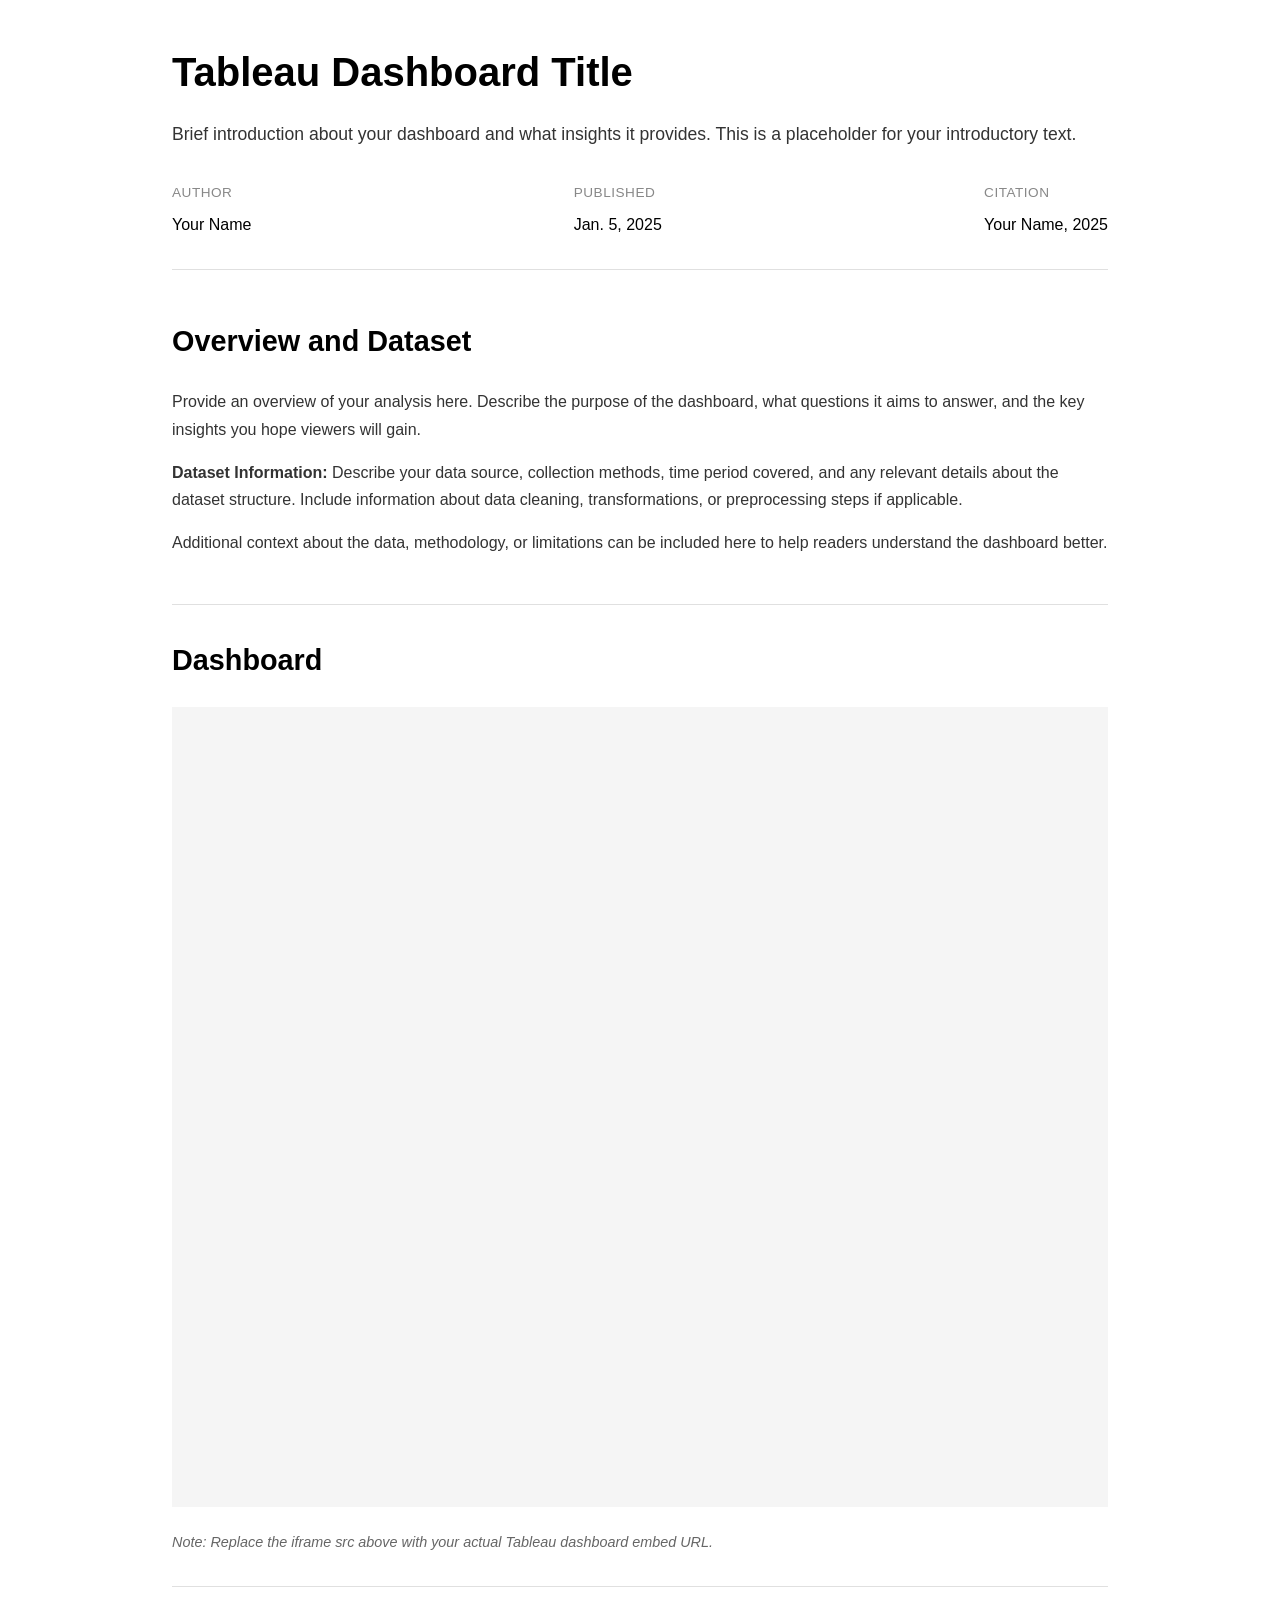
==== index.html @ 33ccd7eb "Create index.html" ====
<!DOCTYPE html>
<html lang="en">
<head>
    <meta charset="UTF-8">
    <meta name="viewport" content="width=device-width, initial-scale=1.0">
    <title>Tableau Dashboard</title>
    <style>
        * {
            margin: 0;
            padding: 0;
            box-sizing: border-box;
        }

        body {
            font-family: -apple-system, BlinkMacSystemFont, 'Segoe UI', Roboto, Oxygen, Ubuntu, Cantarell, sans-serif;
            background-color: #ffffff;
            color: #000000;
            line-height: 1.6;
        }

        /* Main Content */
        .main-content {
            max-width: 1000px;
            margin: 3rem auto;
            padding: 0 2rem;
        }

        h1 {
            font-size: 2.5rem;
            font-weight: 700;
            margin-bottom: 1.5rem;
            color: #000000;
            line-height: 1.2;
        }

        .intro {
            font-size: 1.1rem;
            color: #333333;
            margin-bottom: 2rem;
            line-height: 1.7;
        }

        /* Meta Information */
        .meta-info {
            display: flex;
            justify-content: space-between;
            margin-bottom: 3rem;
            padding-bottom: 2rem;
            border-bottom: 1px solid #e0e0e0;
        }

        .meta-item {
            display: flex;
            flex-direction: column;
            gap: 0.5rem;
        }

        .meta-label {
            font-size: 0.85rem;
            color: #888888;
            text-transform: uppercase;
            letter-spacing: 0.5px;
        }

        .meta-value {
            font-size: 1rem;
            color: #000000;
        }

        /* Section Styling */
        .section {
            margin-bottom: 3rem;
        }

        .section-title {
            font-size: 1.8rem;
            font-weight: 600;
            margin-bottom: 1.5rem;
            color: #000000;
        }

        .section-content {
            font-size: 1rem;
            color: #333333;
            line-height: 1.7;
            margin-bottom: 1.5rem;
        }

        .section-content p {
            margin-bottom: 1rem;
        }

        /* Tableau Dashboard Container */
        .dashboard-container {
            margin: 3rem 0;
            padding: 2rem 0;
            border-top: 1px solid #e0e0e0;
            border-bottom: 1px solid #e0e0e0;
        }

        .dashboard-embed {
            width: 100%;
            height: 800px;
            border: none;
            background-color: #f5f5f5;
        }

        /* Responsive */
        @media (max-width: 768px) {
            .meta-info {
                flex-direction: column;
                gap: 1.5rem;
            }

            h1 {
                font-size: 2rem;
            }
        }
    </style>
</head>
<body>
    <main class="main-content">
        <h1>Tableau Dashboard Title</h1>
        
        <p class="intro">
            Brief introduction about your dashboard and what insights it provides. 
            This is a placeholder for your introductory text.
        </p>

        <div class="meta-info">
            <div class="meta-item">
                <span class="meta-label">Author</span>
                <span class="meta-value">Your Name</span>
            </div>
            <div class="meta-item">
                <span class="meta-label">Published</span>
                <span class="meta-value">Jan. 5, 2025</span>
            </div>
            <div class="meta-item">
                <span class="meta-label">Citation</span>
                <span class="meta-value">Your Name, 2025</span>
            </div>
        </div>

        <div class="section">
            <h2 class="section-title">Overview and Dataset</h2>
            <div class="section-content">
                <p>
                    Provide an overview of your analysis here. Describe the purpose of the dashboard, 
                    what questions it aims to answer, and the key insights you hope viewers will gain.
                </p>
                <p>
                    <strong>Dataset Information:</strong> Describe your data source, collection methods, 
                    time period covered, and any relevant details about the dataset structure. Include 
                    information about data cleaning, transformations, or preprocessing steps if applicable.
                </p>
                <p>
                    Additional context about the data, methodology, or limitations can be included here 
                    to help readers understand the dashboard better.
                </p>
            </div>
        </div>

        <div class="dashboard-container">
            <h2 class="section-title">Dashboard</h2>
            <!-- Replace the iframe src with your actual Tableau dashboard embed URL -->
            <iframe 
                class="dashboard-embed"
                src="https://your-tableau-server.com/views/YourDashboard/Sheet1?:showAppBanner=false&:display_count=n&:showVizHome=no&:embed=true"
                title="Tableau Dashboard">
            </iframe>
            <p style="margin-top: 1rem; font-size: 0.9rem; color: #666;">
                <em>Note: Replace the iframe src above with your actual Tableau dashboard embed URL.</em>
            </p>
        </div>
    </main>
</body>
</html>
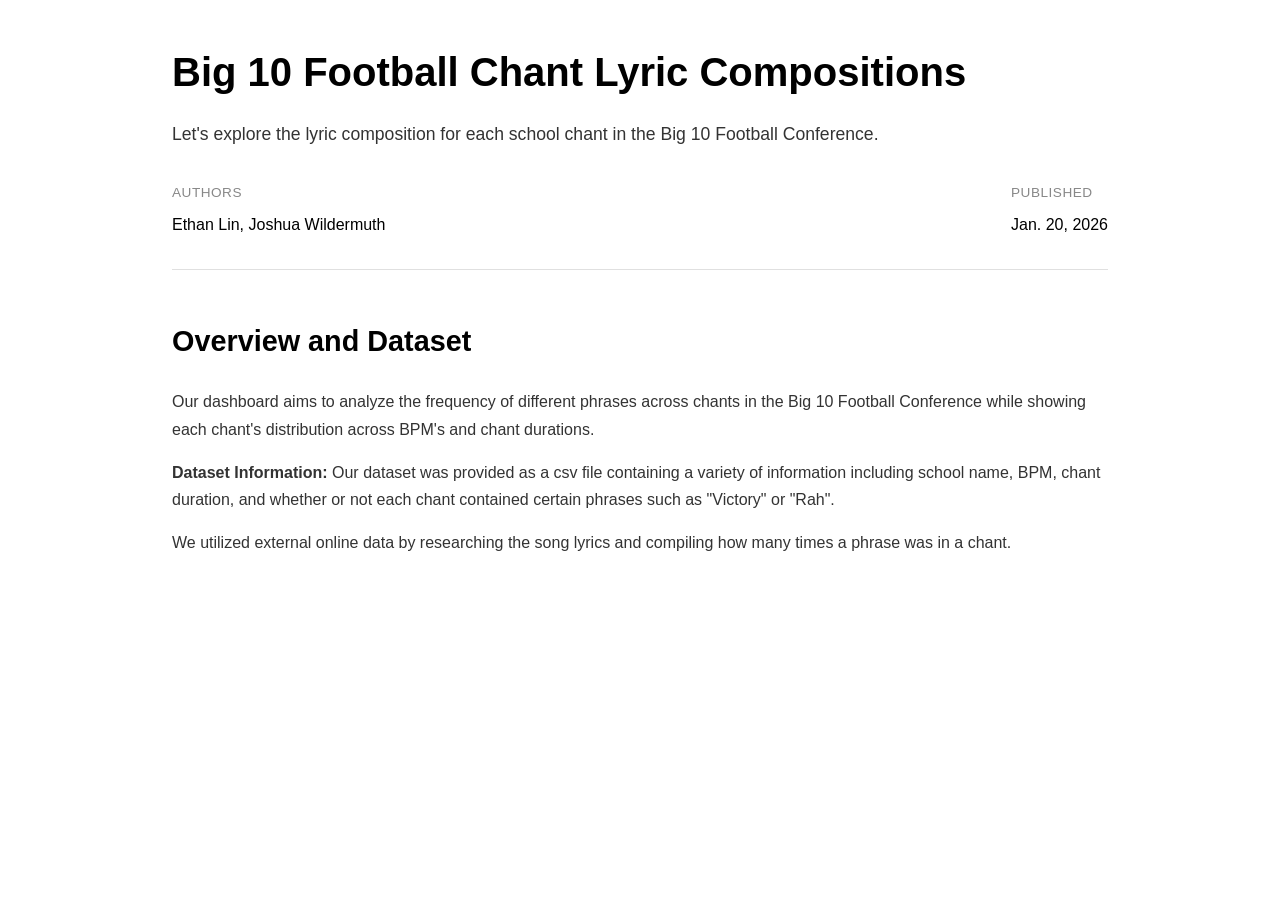
==== commit 501e2543: "Update index.html" ====
--- a/index.html
+++ b/index.html
@@ -120,25 +120,20 @@
 </head>
 <body>
     <main class="main-content">
-        <h1>Tableau Dashboard Title</h1>
+        <h1>Big 10 Football Chant Lyric Compositions</h1>
         
         <p class="intro">
-            Brief introduction about your dashboard and what insights it provides. 
-            This is a placeholder for your introductory text.
+            Let's explore the lyric composition for each school chant in the Big 10 Football Conference.
         </p>
 
         <div class="meta-info">
             <div class="meta-item">
-                <span class="meta-label">Author</span>
-                <span class="meta-value">Your Name</span>
+                <span class="meta-label">Authors</span>
+                <span class="meta-value">Ethan Lin, Joshua Wildermuth</span>
             </div>
             <div class="meta-item">
                 <span class="meta-label">Published</span>
-                <span class="meta-value">Jan. 5, 2025</span>
-            </div>
-            <div class="meta-item">
-                <span class="meta-label">Citation</span>
-                <span class="meta-value">Your Name, 2025</span>
+                <span class="meta-value">Jan. 20, 2026</span>
             </div>
         </div>
 
@@ -146,33 +141,20 @@
             <h2 class="section-title">Overview and Dataset</h2>
             <div class="section-content">
                 <p>
-                    Provide an overview of your analysis here. Describe the purpose of the dashboard, 
-                    what questions it aims to answer, and the key insights you hope viewers will gain.
+                    Our dashboard aims to analyze the frequency of different phrases across chants in the Big 10 Football Conference while showing each chant's distribution across BPM's and chant durations.
                 </p>
                 <p>
-                    <strong>Dataset Information:</strong> Describe your data source, collection methods, 
-                    time period covered, and any relevant details about the dataset structure. Include 
-                    information about data cleaning, transformations, or preprocessing steps if applicable.
+                    <strong>Dataset Information:</strong> Our dataset was provided as a csv file containing a variety of information including school name, BPM, chant duration, and whether or not each chant contained certain phrases such as "Victory" or "Rah".
                 </p>
                 <p>
-                    Additional context about the data, methodology, or limitations can be included here 
-                    to help readers understand the dashboard better.
+                    We utilized external online data by researching the song lyrics and compiling how many times a phrase was in a chant. 
                 </p>
             </div>
         </div>
 
-        <div class="dashboard-container">
-            <h2 class="section-title">Dashboard</h2>
-            <!-- Replace the iframe src with your actual Tableau dashboard embed URL -->
-            <iframe 
-                class="dashboard-embed"
-                src="https://your-tableau-server.com/views/YourDashboard/Sheet1?:showAppBanner=false&:display_count=n&:showVizHome=no&:embed=true"
-                title="Tableau Dashboard">
-            </iframe>
-            <p style="margin-top: 1rem; font-size: 0.9rem; color: #666;">
-                <em>Note: Replace the iframe src above with your actual Tableau dashboard embed URL.</em>
-            </p>
-        </div>
+        <div class='tableauPlaceholder' id='viz1768591296639' style='position: relative'><noscript>
+            <a href='#'><img alt='Sheet 1 ' src='https:&#47;&#47;public.tableau.com&#47;static&#47;images&#47;Da&#47;DataViz_17685786634720&#47;Sheet1&#47;1_rss.png' style='border: none' /></a></noscript><object class='tableauViz'  style='display:none;'><param name='host_url' value='https%3A%2F%2Fpublic.tableau.com%2F' /> <param name='embed_code_version' value='3' /> <param name='site_root' value='' /><param name='name' value='DataViz_17685786634720&#47;Sheet1' /><param name='tabs' value='no' /><param name='toolbar' value='yes' /><param name='static_image' value='https:&#47;&#47;public.tableau.com&#47;static&#47;images&#47;Da&#47;DataViz_17685786634720&#47;Sheet1&#47;1.png' /> <param name='animate_transition' value='yes' /><param name='display_static_image' value='yes' /><param name='display_spinner' value='yes' /><param name='display_overlay' value='yes' /><param name='display_count' value='yes' /><param name='language' value='en-US' /><param name='filter' value='publish=yes' /></object></div>                <script type='text/javascript'>                    var divElement = document.getElementById('viz1768591296639');                    var vizElement = divElement.getElementsByTagName('object')[0];                    vizElement.style.width='100%';vizElement.style.height=(divElement.offsetWidth*0.75)+'px';                    var scriptElement = document.createElement('script');                    scriptElement.src = 'https://public.tableau.com/javascripts/api/viz_v1.js';                    vizElement.parentNode.insertBefore(scriptElement, vizElement);                </script>
     </main>
 </body>
 </html>
+
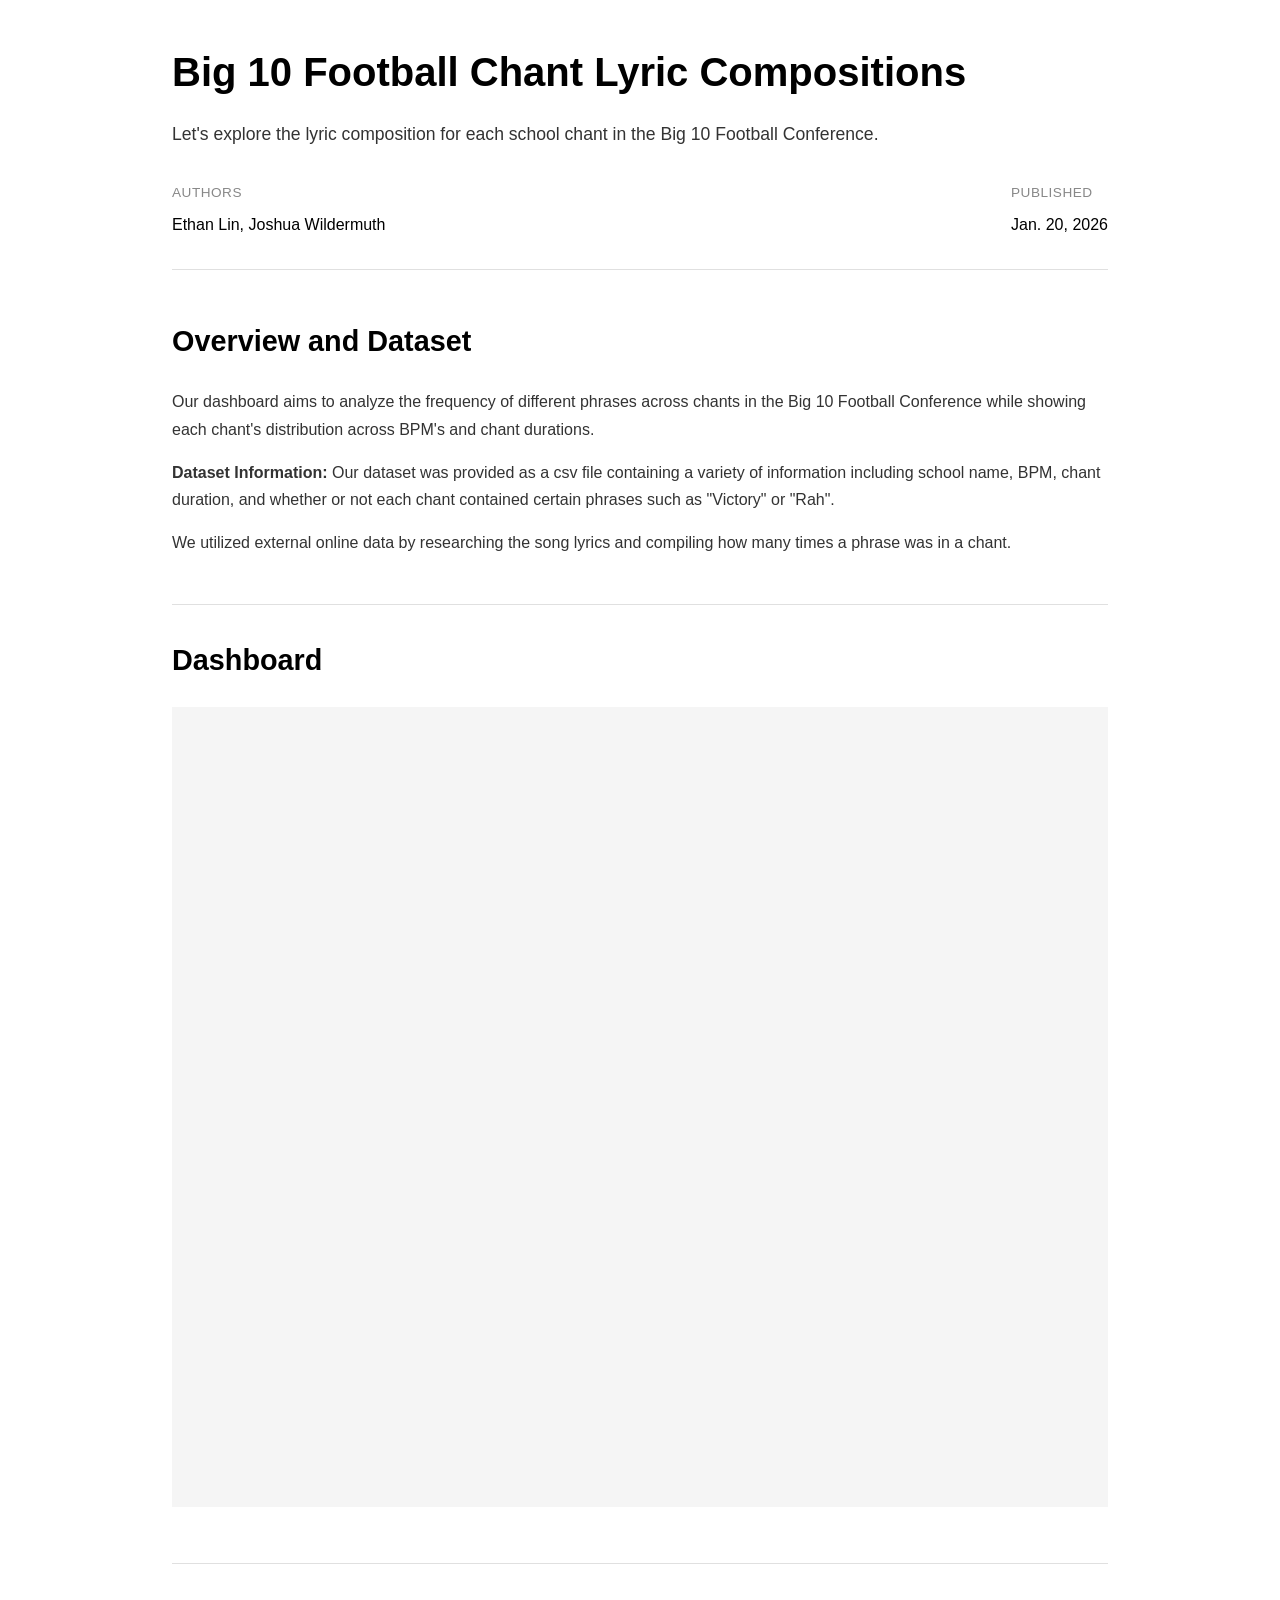
==== commit 302012da: "Update index.html" ====
--- a/index.html
+++ b/index.html
@@ -152,9 +152,18 @@
             </div>
         </div>
 
-        <div class='tableauPlaceholder' id='viz1768591296639' style='position: relative'><noscript>
-            <a href='#'><img alt='Sheet 1 ' src='https:&#47;&#47;public.tableau.com&#47;static&#47;images&#47;Da&#47;DataViz_17685786634720&#47;Sheet1&#47;1_rss.png' style='border: none' /></a></noscript><object class='tableauViz'  style='display:none;'><param name='host_url' value='https%3A%2F%2Fpublic.tableau.com%2F' /> <param name='embed_code_version' value='3' /> <param name='site_root' value='' /><param name='name' value='DataViz_17685786634720&#47;Sheet1' /><param name='tabs' value='no' /><param name='toolbar' value='yes' /><param name='static_image' value='https:&#47;&#47;public.tableau.com&#47;static&#47;images&#47;Da&#47;DataViz_17685786634720&#47;Sheet1&#47;1.png' /> <param name='animate_transition' value='yes' /><param name='display_static_image' value='yes' /><param name='display_spinner' value='yes' /><param name='display_overlay' value='yes' /><param name='display_count' value='yes' /><param name='language' value='en-US' /><param name='filter' value='publish=yes' /></object></div>                <script type='text/javascript'>                    var divElement = document.getElementById('viz1768591296639');                    var vizElement = divElement.getElementsByTagName('object')[0];                    vizElement.style.width='100%';vizElement.style.height=(divElement.offsetWidth*0.75)+'px';                    var scriptElement = document.createElement('script');                    scriptElement.src = 'https://public.tableau.com/javascripts/api/viz_v1.js';                    vizElement.parentNode.insertBefore(scriptElement, vizElement);                </script>
+        <div class="dashboard-container">
+            <h2 class="section-title">Dashboard</h2>
+            <!-- Replace the iframe src with your actual Tableau dashboard embed URL -->
+            <iframe 
+                class="dashboard-embed"
+                src="https://public.tableau.com/views/DataVizFight/Sheet1?:language=en-US&publish=yes&:sid=&:redirect=auth&:display_count=n&:origin=viz_share_link"
+                title="Tableau Dashboard">
+            </iframe>
+            <p style="margin-top: 1rem; font-size: 0.9rem; color: #666;">
+            </p>
+        </div>
+        
     </main>
 </body>
 </html>
-
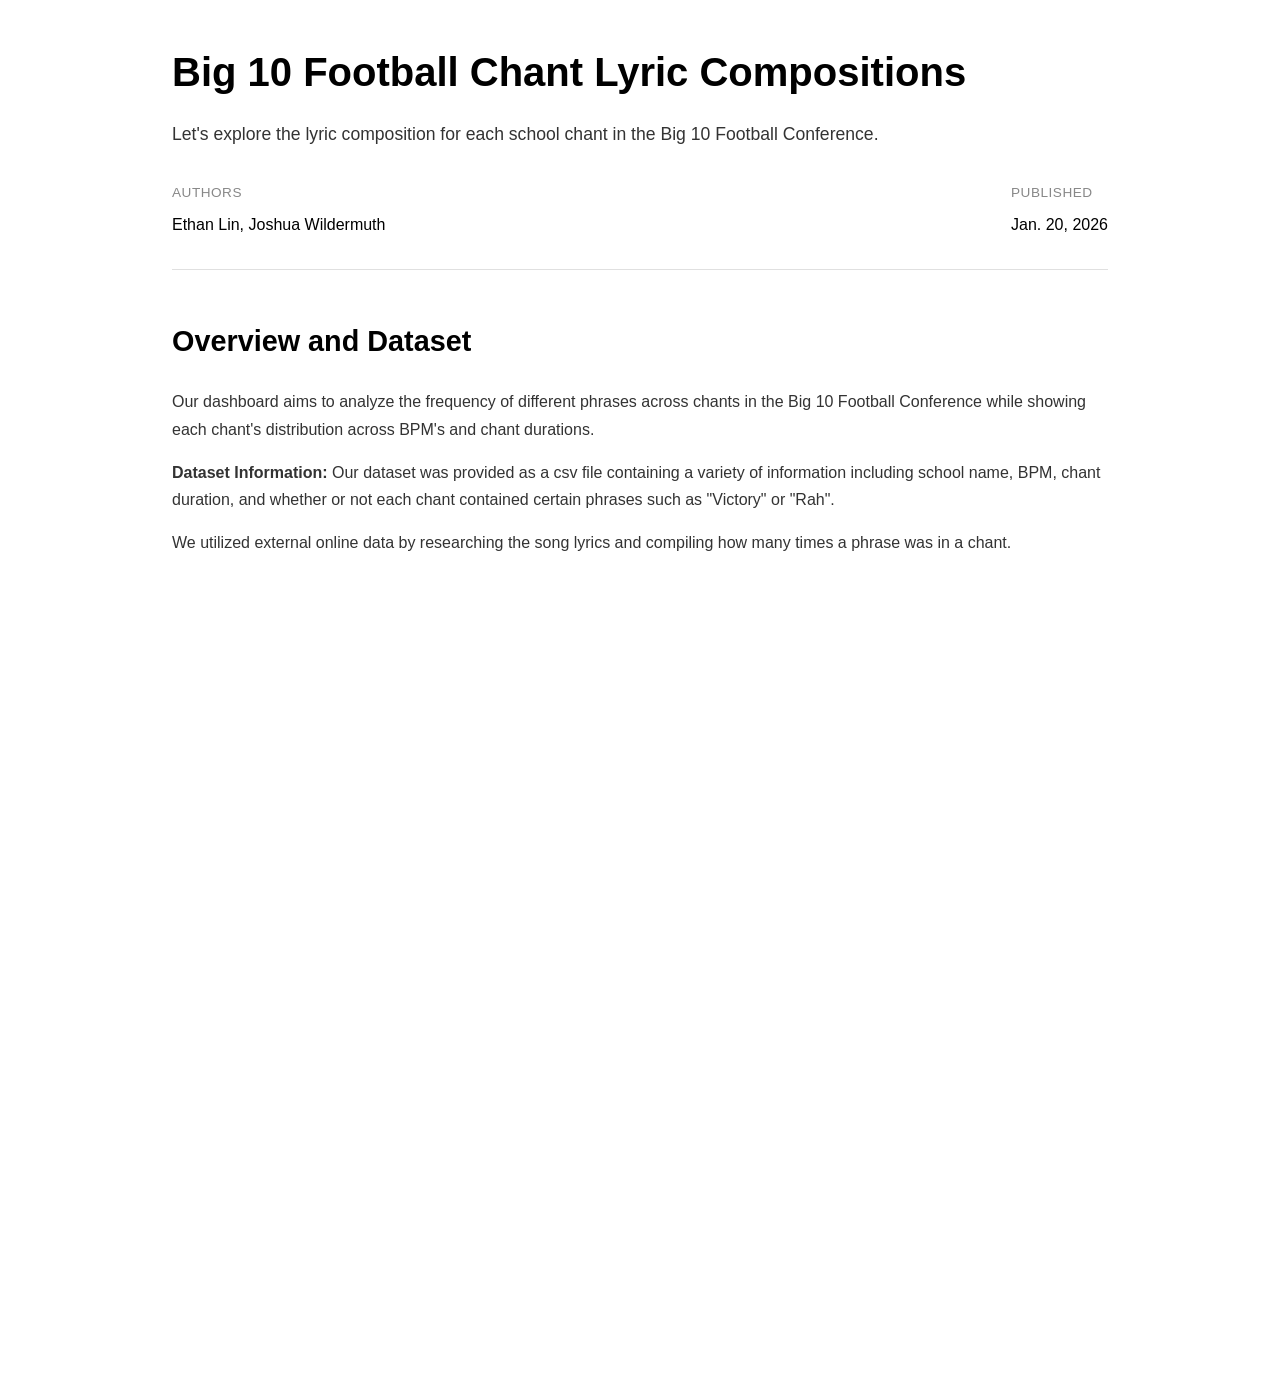
==== commit 688e22f5: "Update index.html" ====
--- a/index.html
+++ b/index.html
@@ -151,10 +151,10 @@
                 </p>
             </div>
         </div>
-
+<!--
         <div class="dashboard-container">
             <h2 class="section-title">Dashboard</h2>
-            <!-- Replace the iframe src with your actual Tableau dashboard embed URL -->
+            Replace the iframe src with your actual Tableau dashboard embed URL
             <iframe 
                 class="dashboard-embed"
                 src="https://public.tableau.com/views/DataVizFight/Sheet1?:language=en-US&publish=yes&:sid=&:redirect=auth&:display_count=n&:origin=viz_share_link"
@@ -163,6 +163,10 @@
             <p style="margin-top: 1rem; font-size: 0.9rem; color: #666;">
             </p>
         </div>
+
+    -->
+
+<div class='tableauPlaceholder' id='viz1768935490854' style='position: relative'><noscript><a href='#'><img alt='Does Your School Have Fight? ' src='https:&#47;&#47;public.tableau.com&#47;static&#47;images&#47;Da&#47;DataVizFight&#47;Sheet1&#47;1_rss.png' style='border: none' /></a></noscript><object class='tableauViz'  style='display:none;'><param name='host_url' value='https%3A%2F%2Fpublic.tableau.com%2F' /> <param name='embed_code_version' value='3' /> <param name='site_root' value='' /><param name='name' value='DataVizFight&#47;Sheet1' /><param name='tabs' value='no' /><param name='toolbar' value='yes' /><param name='static_image' value='https:&#47;&#47;public.tableau.com&#47;static&#47;images&#47;Da&#47;DataVizFight&#47;Sheet1&#47;1.png' /> <param name='animate_transition' value='yes' /><param name='display_static_image' value='yes' /><param name='display_spinner' value='yes' /><param name='display_overlay' value='yes' /><param name='display_count' value='yes' /><param name='language' value='en-US' /><param name='filter' value='publish=yes' /></object></div>                <script type='text/javascript'>                    var divElement = document.getElementById('viz1768935490854');                    var vizElement = divElement.getElementsByTagName('object')[0];                    vizElement.style.width='100%';vizElement.style.height=(divElement.offsetWidth*0.75)+'px';                    var scriptElement = document.createElement('script');                    scriptElement.src = 'https://public.tableau.com/javascripts/api/viz_v1.js';                    vizElement.parentNode.insertBefore(scriptElement, vizElement);                </script>
         
     </main>
 </body>
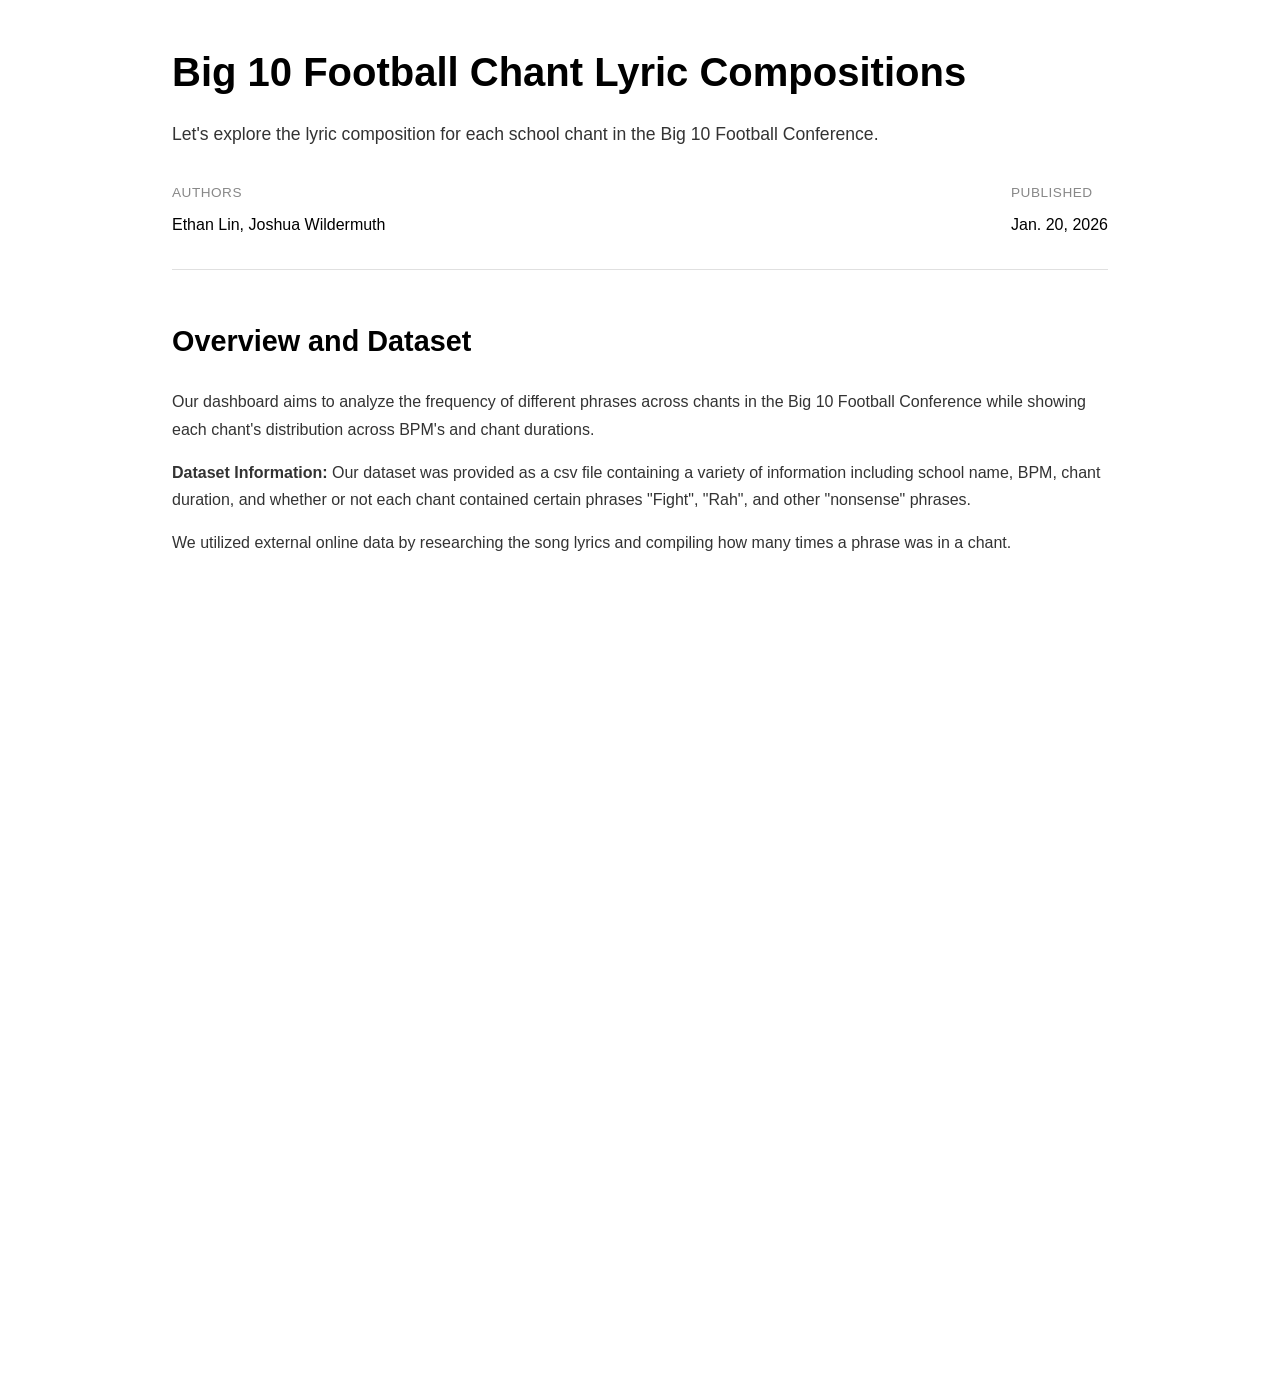
==== commit f3158bc7: "Update index.html" ====
--- a/index.html
+++ b/index.html
@@ -144,7 +144,7 @@
                     Our dashboard aims to analyze the frequency of different phrases across chants in the Big 10 Football Conference while showing each chant's distribution across BPM's and chant durations.
                 </p>
                 <p>
-                    <strong>Dataset Information:</strong> Our dataset was provided as a csv file containing a variety of information including school name, BPM, chant duration, and whether or not each chant contained certain phrases such as "Victory" or "Rah".
+                    <strong>Dataset Information:</strong> Our dataset was provided as a csv file containing a variety of information including school name, BPM, chant duration, and whether or not each chant contained certain phrases "Fight", "Rah", and other "nonsense" phrases.
                 </p>
                 <p>
                     We utilized external online data by researching the song lyrics and compiling how many times a phrase was in a chant. 
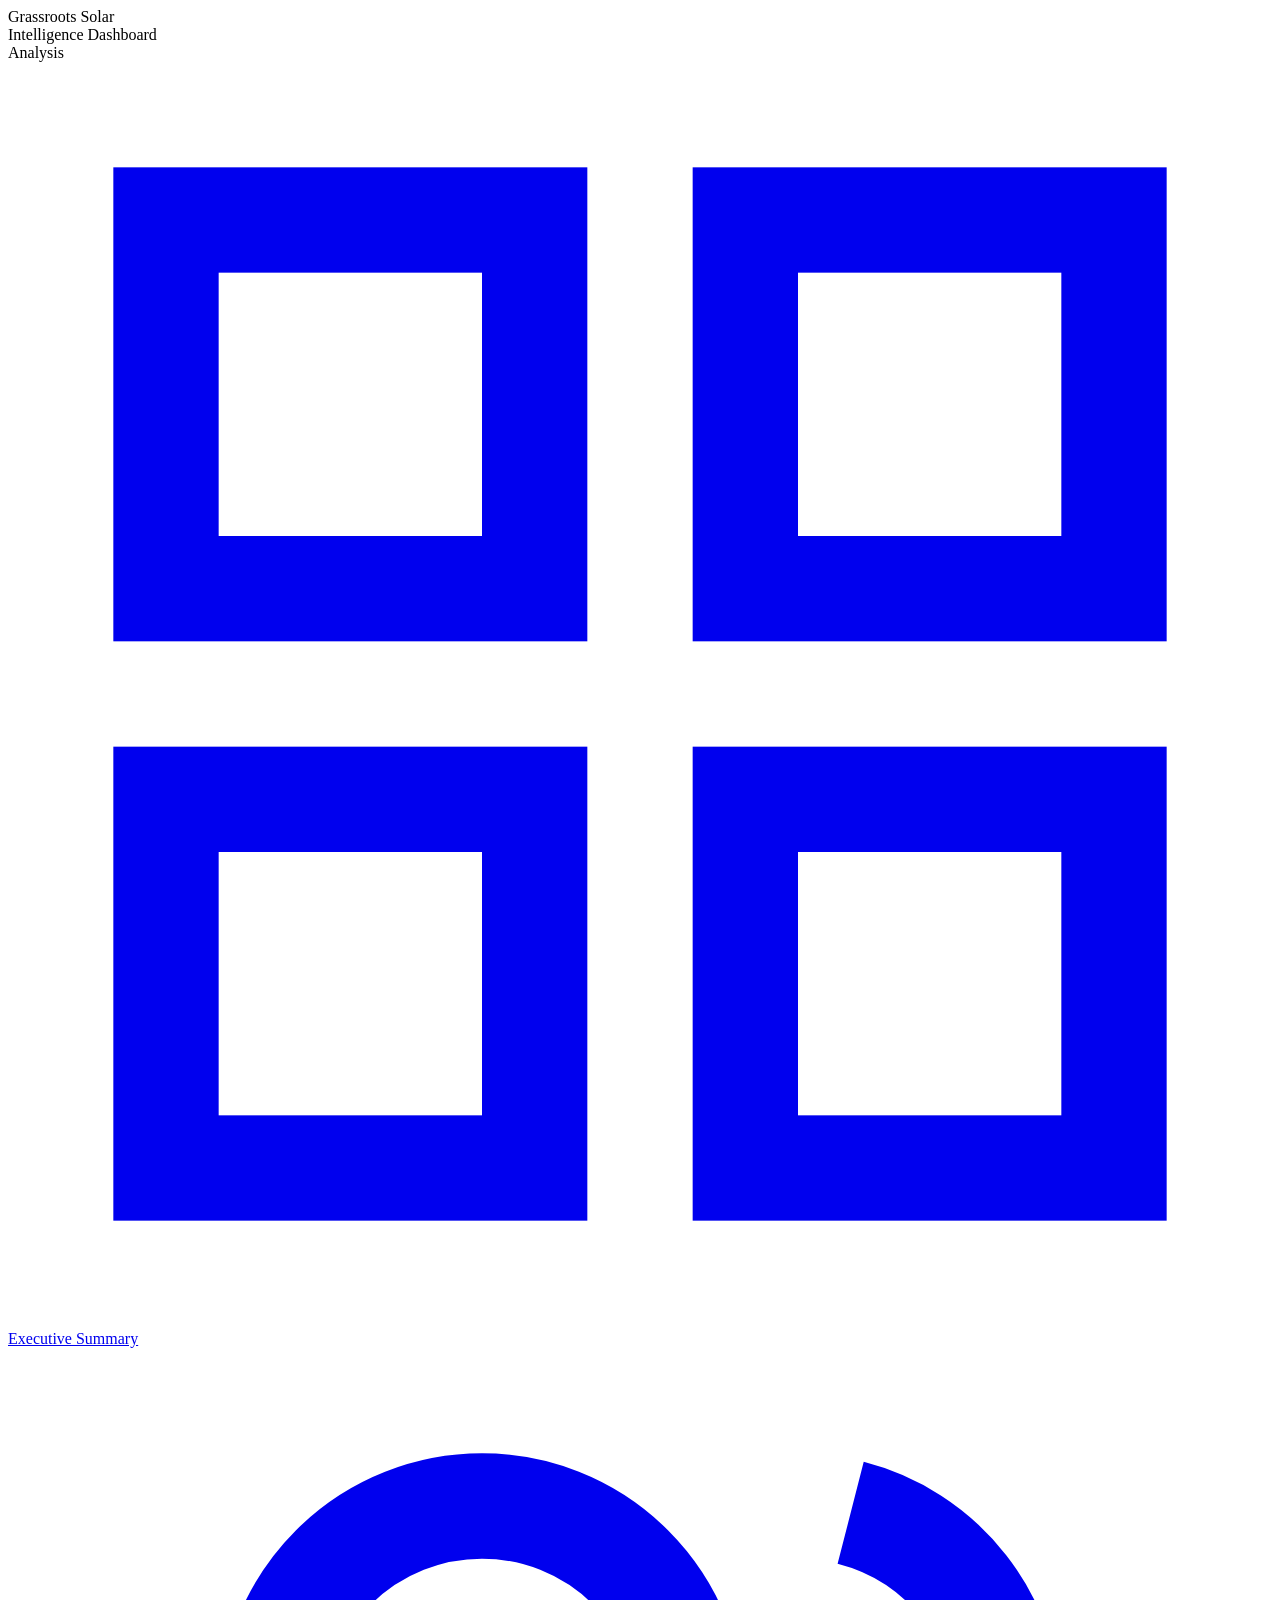
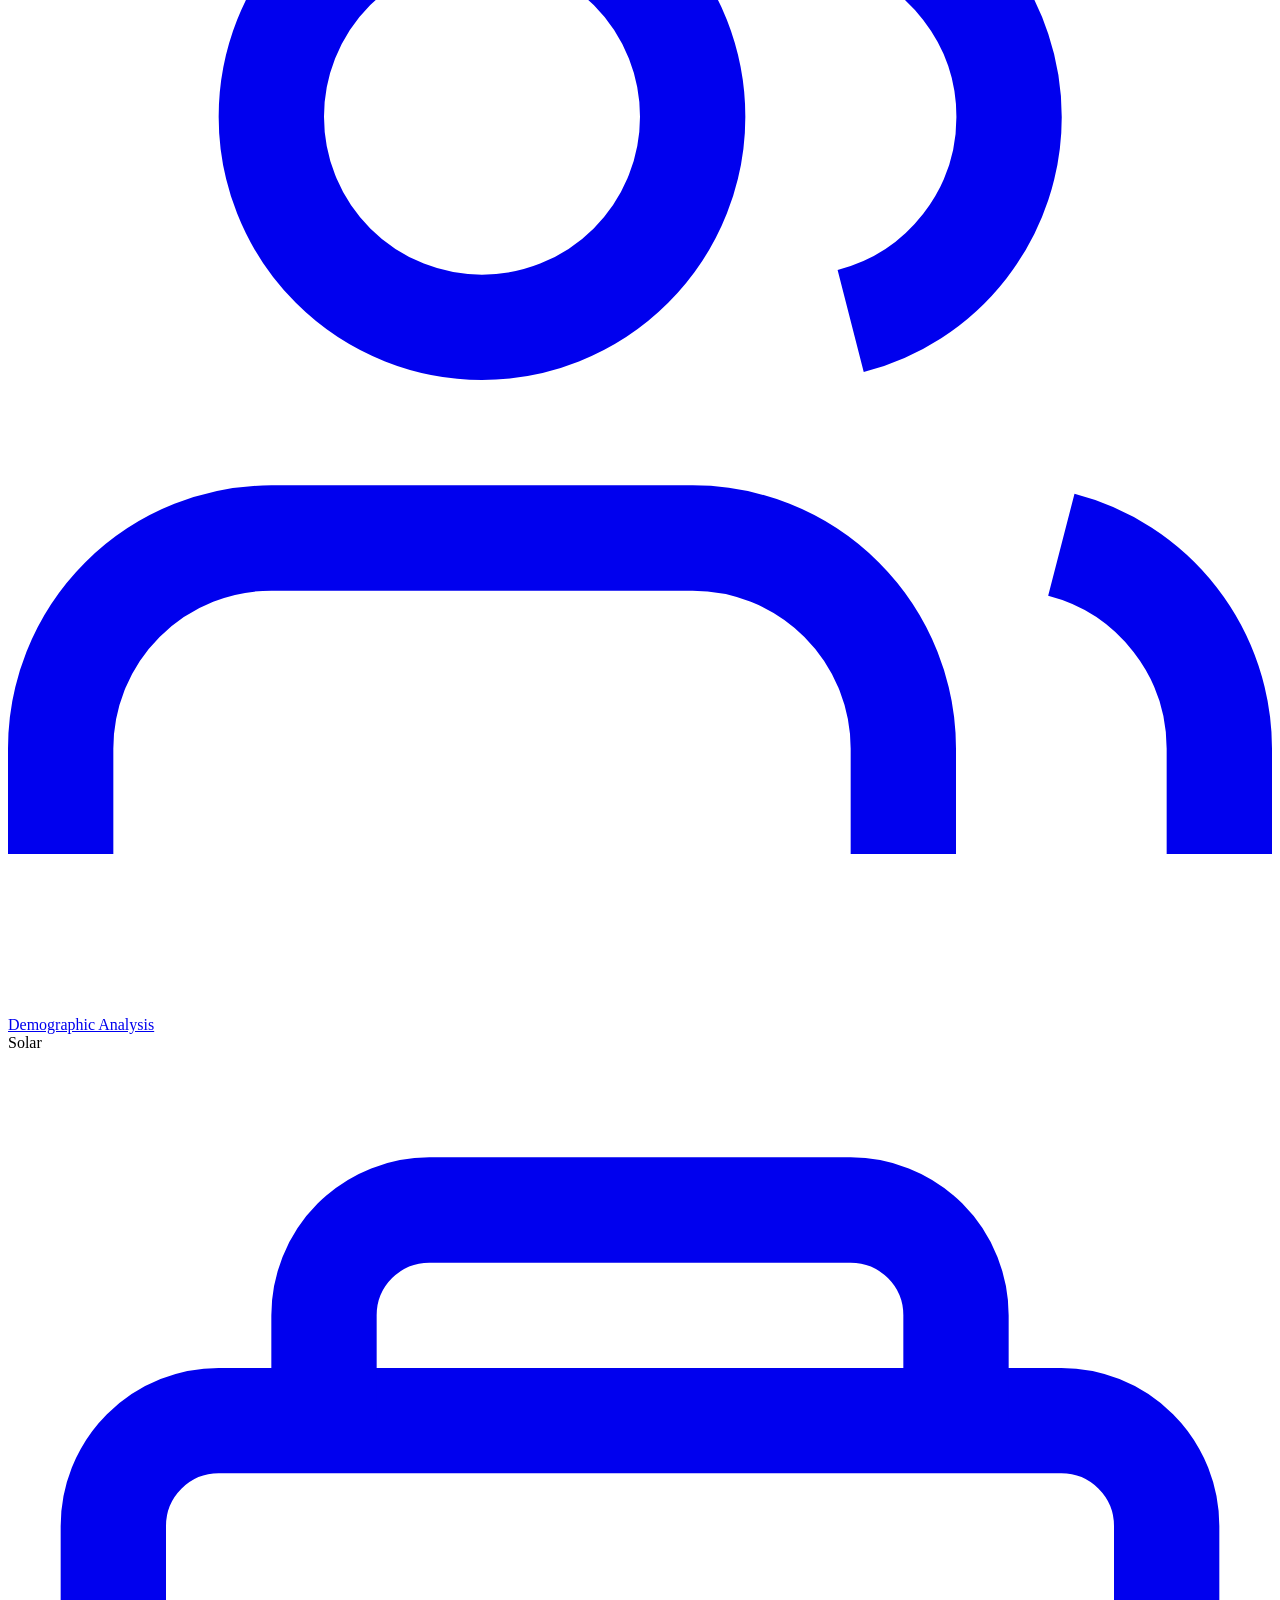
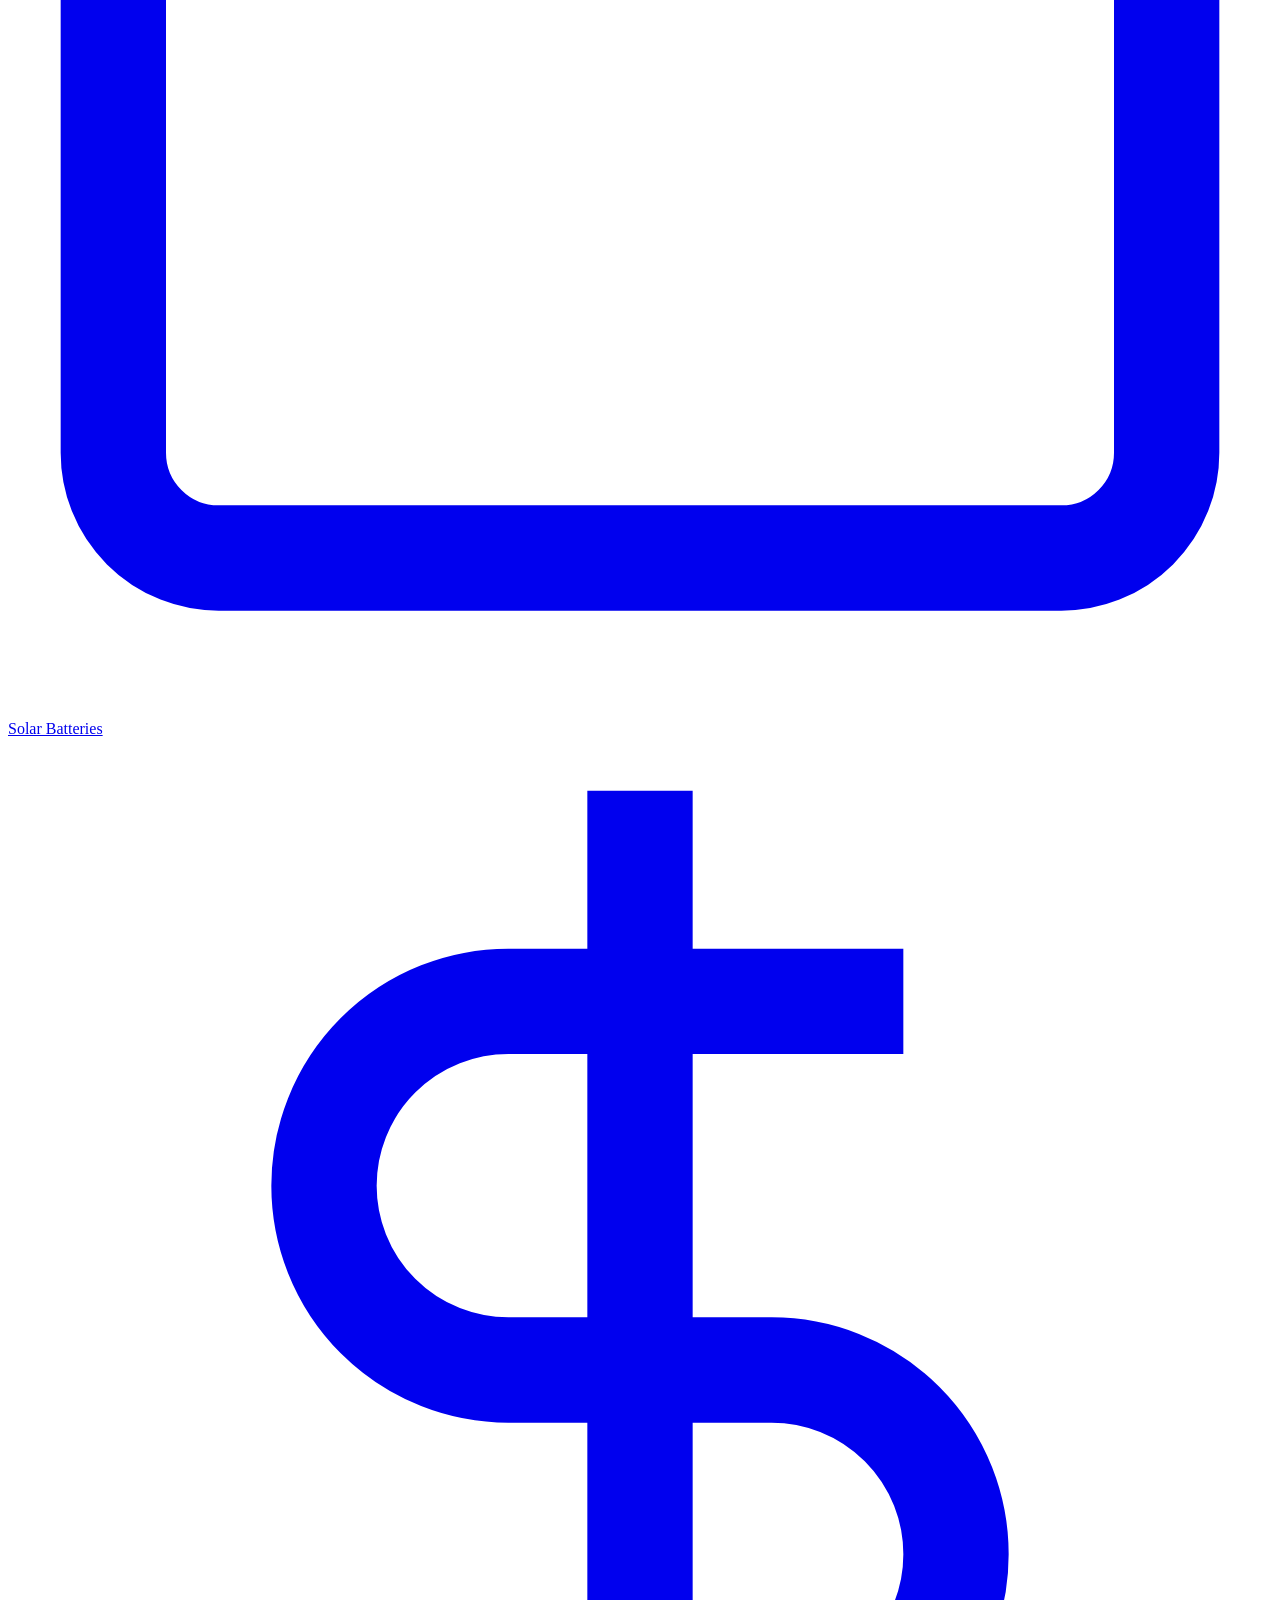
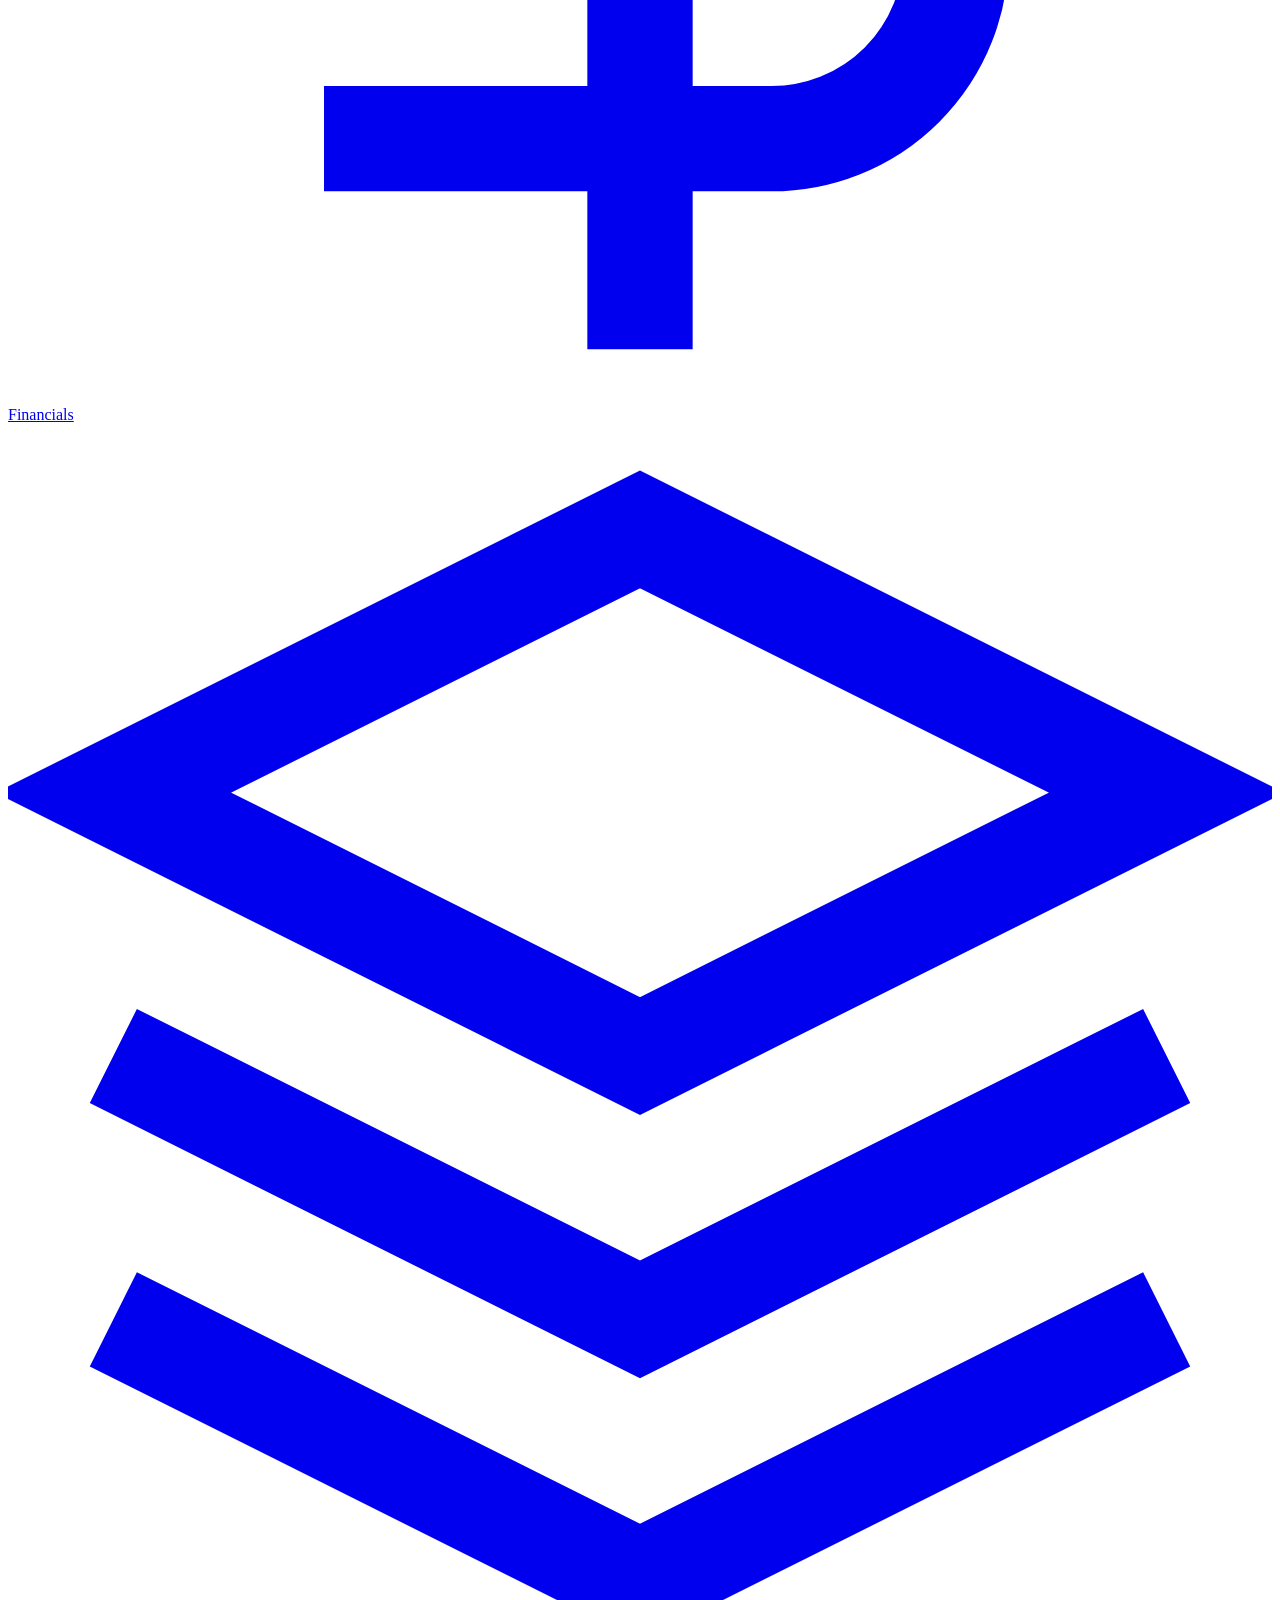
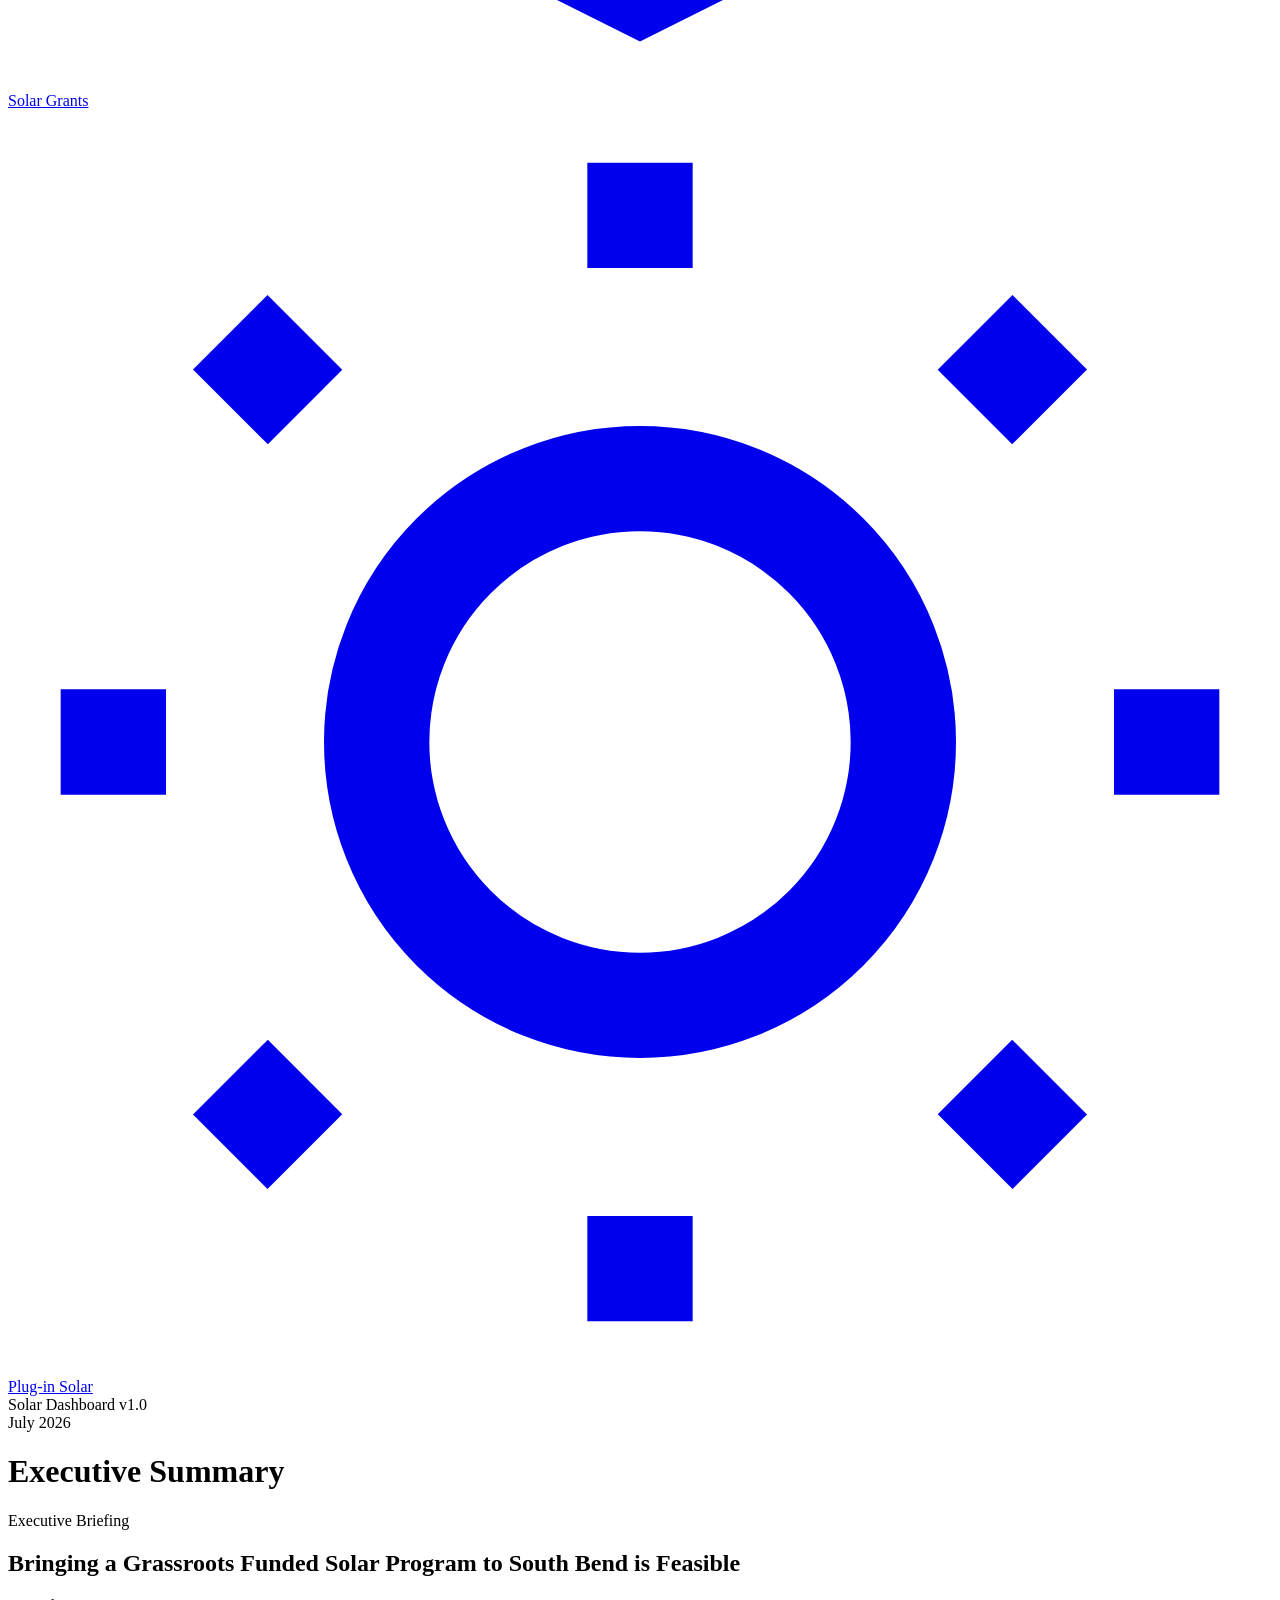
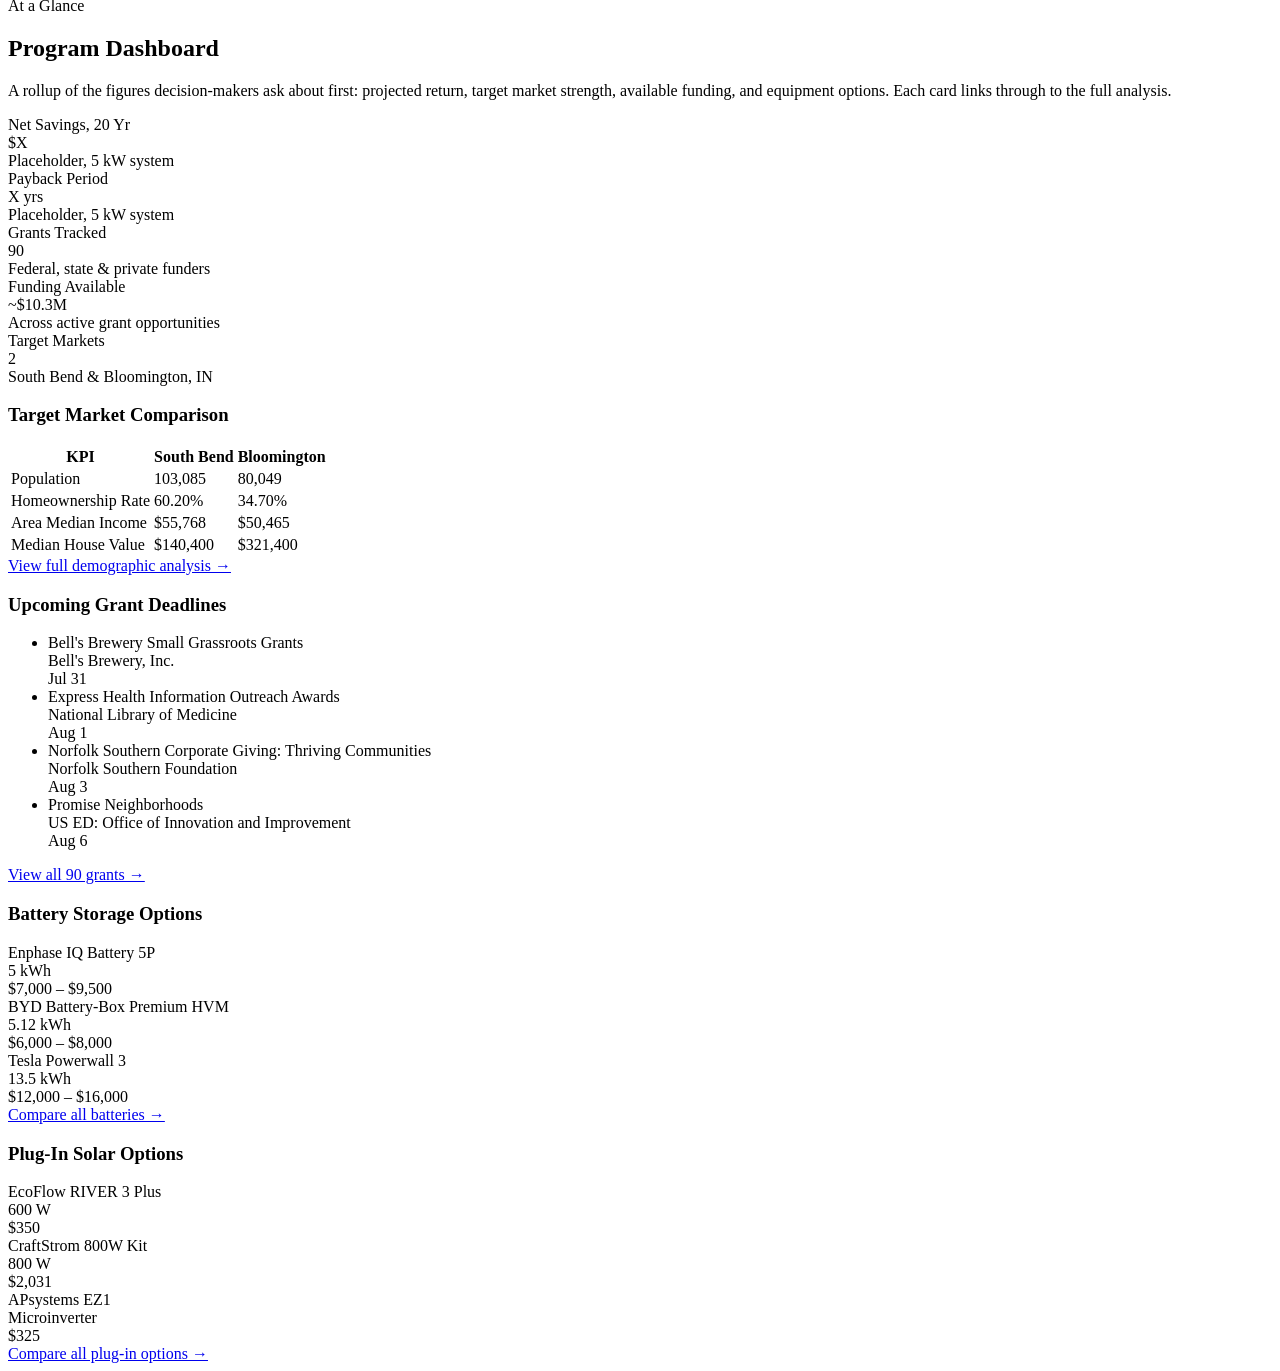
==== commit 97b96fa8: "Add files via upload" ====
--- a/index.html
+++ b/index.html
@@ -1,173 +1,217 @@
 <!DOCTYPE html>
 <html lang="en">
 <head>
-    <meta charset="UTF-8">
-    <meta name="viewport" content="width=device-width, initial-scale=1.0">
-    <title>Tableau Dashboard</title>
-    <style>
-        * {
-            margin: 0;
-            padding: 0;
-            box-sizing: border-box;
-        }
-
-        body {
-            font-family: -apple-system, BlinkMacSystemFont, 'Segoe UI', Roboto, Oxygen, Ubuntu, Cantarell, sans-serif;
-            background-color: #ffffff;
-            color: #000000;
-            line-height: 1.6;
-        }
-
-        /* Main Content */
-        .main-content {
-            max-width: 1000px;
-            margin: 3rem auto;
-            padding: 0 2rem;
-        }
-
-        h1 {
-            font-size: 2.5rem;
-            font-weight: 700;
-            margin-bottom: 1.5rem;
-            color: #000000;
-            line-height: 1.2;
-        }
-
-        .intro {
-            font-size: 1.1rem;
-            color: #333333;
-            margin-bottom: 2rem;
-            line-height: 1.7;
-        }
-
-        /* Meta Information */
-        .meta-info {
-            display: flex;
-            justify-content: space-between;
-            margin-bottom: 3rem;
-            padding-bottom: 2rem;
-            border-bottom: 1px solid #e0e0e0;
-        }
-
-        .meta-item {
-            display: flex;
-            flex-direction: column;
-            gap: 0.5rem;
-        }
-
-        .meta-label {
-            font-size: 0.85rem;
-            color: #888888;
-            text-transform: uppercase;
-            letter-spacing: 0.5px;
-        }
-
-        .meta-value {
-            font-size: 1rem;
-            color: #000000;
-        }
-
-        /* Section Styling */
-        .section {
-            margin-bottom: 3rem;
-        }
-
-        .section-title {
-            font-size: 1.8rem;
-            font-weight: 600;
-            margin-bottom: 1.5rem;
-            color: #000000;
-        }
-
-        .section-content {
-            font-size: 1rem;
-            color: #333333;
-            line-height: 1.7;
-            margin-bottom: 1.5rem;
-        }
-
-        .section-content p {
-            margin-bottom: 1rem;
-        }
-
-        /* Tableau Dashboard Container */
-        .dashboard-container {
-            margin: 3rem 0;
-            padding: 2rem 0;
-            border-top: 1px solid #e0e0e0;
-            border-bottom: 1px solid #e0e0e0;
-        }
-
-        .dashboard-embed {
-            width: 100%;
-            height: 800px;
-            border: none;
-            background-color: #f5f5f5;
-        }
-
-        /* Responsive */
-        @media (max-width: 768px) {
-            .meta-info {
-                flex-direction: column;
-                gap: 1.5rem;
-            }
-
-            h1 {
-                font-size: 2rem;
-            }
-        }
-    </style>
+  <meta charset="UTF-8">
+  <meta name="viewport" content="width=device-width, initial-scale=1.0">
+  <title>Executive Summary — Solar Dashboard</title>
+  <link rel="stylesheet" href="css/styles.css">
 </head>
 <body>
-    <main class="main-content">
-        <h1>Big 10 Football Chant Lyric Compositions</h1>
-        
-        <p class="intro">
-            Let's explore the lyric composition for each school chant in the Big 10 Football Conference.
+  <div class="layout">
+    <aside class="sidebar">
+      <div class="sidebar-brand">
+        <div class="logo">Grassroots Solar</div>
+        <div class="subtitle">Intelligence Dashboard</div>
+      </div>
+      <nav class="sidebar-nav">
+        <div class="nav-group-label">Analysis</div>
+        <a href="index.html" class="nav-link active">
+          <svg viewBox="0 0 24 24" fill="none" stroke="currentColor" stroke-width="2"><rect x="3" y="3" width="7" height="7"/><rect x="14" y="3" width="7" height="7"/><rect x="3" y="14" width="7" height="7"/><rect x="14" y="14" width="7" height="7"/></svg>
+          Executive Summary
+        </a>
+        <a href="demographic-analysis.html" class="nav-link">
+          <svg viewBox="0 0 24 24" fill="none" stroke="currentColor" stroke-width="2"><path d="M17 21v-2a4 4 0 0 0-4-4H5a4 4 0 0 0-4 4v2"/><circle cx="9" cy="7" r="4"/><path d="M23 21v-2a4 4 0 0 0-3-3.87"/><path d="M16 3.13a4 4 0 0 1 0 7.75"/></svg>
+          Demographic Analysis
+        </a>
+        <div class="nav-group-label">Solar</div>
+        <a href="solar-batteries.html" class="nav-link">
+          <svg viewBox="0 0 24 24" fill="none" stroke="currentColor" stroke-width="2"><rect x="2" y="7" width="20" height="14" rx="2"/><path d="M6 7V5a2 2 0 0 1 2-2h8a2 2 0 0 1 2 2v2"/></svg>
+          Solar Batteries
+        </a>
+        <a href="financials.html" class="nav-link">
+          <svg viewBox="0 0 24 24" fill="none" stroke="currentColor" stroke-width="2"><line x1="12" y1="1" x2="12" y2="23"/><path d="M17 5H9.5a3.5 3.5 0 0 0 0 7h5a3.5 3.5 0 0 1 0 7H6"/></svg>
+          Financials
+        </a>
+        <a href="solar-grants.html" class="nav-link">
+          <svg viewBox="0 0 24 24" fill="none" stroke="currentColor" stroke-width="2"><path d="M12 2L2 7l10 5 10-5-10-5z"/><path d="M2 17l10 5 10-5"/><path d="M2 12l10 5 10-5"/></svg>
+          Solar Grants
+        </a>
+        <a href="plug-in-solar.html" class="nav-link">
+          <svg viewBox="0 0 24 24" fill="none" stroke="currentColor" stroke-width="2"><circle cx="12" cy="12" r="5"/><line x1="12" y1="1" x2="12" y2="3"/><line x1="12" y1="21" x2="12" y2="23"/><line x1="4.22" y1="4.22" x2="5.64" y2="5.64"/><line x1="18.36" y1="18.36" x2="19.78" y2="19.78"/><line x1="1" y1="12" x2="3" y2="12"/><line x1="21" y1="12" x2="23" y2="12"/><line x1="4.22" y1="19.78" x2="5.64" y2="18.36"/><line x1="18.36" y1="5.64" x2="19.78" y2="4.22"/></svg>
+          Plug-in Solar
+        </a>
+      </nav>
+      <div class="sidebar-footer">
+        Solar Dashboard v1.0<br>
+        July 2026
+      </div>
+    </aside>
+
+    <main class="main">
+      <header class="page-header">
+        <h1>Executive Summary</h1>      </header>
+
+      <section class="hero">
+        <div class="hero-label">Executive Briefing</div>
+        <h2 class="hero-title">Bringing a Grassroots Funded Solar Program to South Bend is Feasible</h2>
+      </section>
+
+      <section class="dashboard-section">
+        <div class="dashboard-eyebrow">At a Glance</div>
+        <h2 class="dashboard-title">Program Dashboard</h2>
+        <p class="dashboard-subtitle">
+          A rollup of the figures decision-makers ask about first: projected return, target market strength,
+          available funding, and equipment options. Each card links through to the full analysis.
         </p>
 
-        <div class="meta-info">
-            <div class="meta-item">
-                <span class="meta-label">Authors</span>
-                <span class="meta-value">Ethan Lin, Joshua Wildermuth</span>
+        <div class="dashboard-metrics-grid">
+          <div class="dashboard-metric">
+            <div class="dashboard-metric-label">Net Savings, 20 Yr</div>
+            <div class="dashboard-metric-value">$X</div>
+            <div class="dashboard-metric-note">Placeholder, 5 kW system</div>
+          </div>
+          <div class="dashboard-metric">
+            <div class="dashboard-metric-label">Payback Period</div>
+            <div class="dashboard-metric-value">X yrs</div>
+            <div class="dashboard-metric-note">Placeholder, 5 kW system</div>
+          </div>
+          <div class="dashboard-metric">
+            <div class="dashboard-metric-label">Grants Tracked</div>
+            <div class="dashboard-metric-value">90</div>
+            <div class="dashboard-metric-note">Federal, state &amp; private funders</div>
+          </div>
+          <div class="dashboard-metric">
+            <div class="dashboard-metric-label">Funding Available</div>
+            <div class="dashboard-metric-value">~$10.3M</div>
+            <div class="dashboard-metric-note">Across active grant opportunities</div>
+          </div>
+          <div class="dashboard-metric">
+            <div class="dashboard-metric-label">Target Markets</div>
+            <div class="dashboard-metric-value">2</div>
+            <div class="dashboard-metric-note">South Bend &amp; Bloomington, IN</div>
+          </div>
+        </div>
+
+        <div class="dashboard-columns">
+          <div class="dashboard-panel">
+            <h3 class="dashboard-panel-title">Target Market Comparison</h3>
+            <table class="dashboard-mini-table">
+              <thead>
+                <tr>
+                  <th>KPI</th>
+                  <th class="dm-market">South Bend</th>
+                  <th class="dm-market">Bloomington</th>
+                </tr>
+              </thead>
+              <tbody>
+                <tr>
+                  <td class="dm-label">Population</td>
+                  <td class="dm-value">103,085</td>
+                  <td class="dm-value">80,049</td>
+                </tr>
+                <tr>
+                  <td class="dm-label">Homeownership Rate</td>
+                  <td class="dm-value">60.20%</td>
+                  <td class="dm-value">34.70%</td>
+                </tr>
+                <tr>
+                  <td class="dm-label">Area Median Income</td>
+                  <td class="dm-value">$55,768</td>
+                  <td class="dm-value">$50,465</td>
+                </tr>
+                <tr>
+                  <td class="dm-label">Median House Value</td>
+                  <td class="dm-value">$140,400</td>
+                  <td class="dm-value">$321,400</td>
+                </tr>
+              </tbody>
+            </table>
+            <a href="demographic-analysis.html" class="dashboard-link">View full demographic analysis &rarr;</a>
+          </div>
+
+          <div class="dashboard-panel">
+            <h3 class="dashboard-panel-title">Upcoming Grant Deadlines</h3>
+            <ul class="dashboard-grant-list">
+              <li class="dashboard-grant-item">
+                <div>
+                  <div class="dashboard-grant-name">Bell's Brewery Small Grassroots Grants</div>
+                  <div class="dashboard-grant-funder">Bell's Brewery, Inc.</div>
+                </div>
+                <div class="dashboard-grant-deadline">Jul 31</div>
+              </li>
+              <li class="dashboard-grant-item">
+                <div>
+                  <div class="dashboard-grant-name">Express Health Information Outreach Awards</div>
+                  <div class="dashboard-grant-funder">National Library of Medicine</div>
+                </div>
+                <div class="dashboard-grant-deadline">Aug 1</div>
+              </li>
+              <li class="dashboard-grant-item">
+                <div>
+                  <div class="dashboard-grant-name">Norfolk Southern Corporate Giving: Thriving Communities</div>
+                  <div class="dashboard-grant-funder">Norfolk Southern Foundation</div>
+                </div>
+                <div class="dashboard-grant-deadline">Aug 3</div>
+              </li>
+              <li class="dashboard-grant-item">
+                <div>
+                  <div class="dashboard-grant-name">Promise Neighborhoods</div>
+                  <div class="dashboard-grant-funder">US ED: Office of Innovation and Improvement</div>
+                </div>
+                <div class="dashboard-grant-deadline">Aug 6</div>
+              </li>
+            </ul>
+            <a href="solar-grants.html" class="dashboard-link">View all 90 grants &rarr;</a>
+          </div>
+        </div>
+
+        <div class="dashboard-columns">
+          <div class="dashboard-panel">
+            <h3 class="dashboard-panel-title">Battery Storage Options</h3>
+            <div class="dashboard-product-grid">
+              <div class="dashboard-product-card">
+                <div class="dashboard-product-name">Enphase IQ Battery 5P</div>
+                <div class="dashboard-product-spec">5 kWh</div>
+                <div class="dashboard-product-price">$7,000 &ndash; $9,500</div>
+              </div>
+              <div class="dashboard-product-card">
+                <div class="dashboard-product-name">BYD Battery-Box Premium HVM</div>
+                <div class="dashboard-product-spec">5.12 kWh</div>
+                <div class="dashboard-product-price">$6,000 &ndash; $8,000</div>
+              </div>
+              <div class="dashboard-product-card">
+                <div class="dashboard-product-name">Tesla Powerwall 3</div>
+                <div class="dashboard-product-spec">13.5 kWh</div>
+                <div class="dashboard-product-price">$12,000 &ndash; $16,000</div>
+              </div>
             </div>
-            <div class="meta-item">
-                <span class="meta-label">Published</span>
-                <span class="meta-value">Jan. 20, 2026</span>
+            <a href="solar-batteries.html" class="dashboard-link">Compare all batteries &rarr;</a>
+          </div>
+
+          <div class="dashboard-panel">
+            <h3 class="dashboard-panel-title">Plug-In Solar Options</h3>
+            <div class="dashboard-product-grid">
+              <div class="dashboard-product-card">
+                <div class="dashboard-product-name">EcoFlow RIVER 3 Plus</div>
+                <div class="dashboard-product-spec">600 W</div>
+                <div class="dashboard-product-price">$350</div>
+              </div>
+              <div class="dashboard-product-card">
+                <div class="dashboard-product-name">CraftStrom 800W Kit</div>
+                <div class="dashboard-product-spec">800 W</div>
+                <div class="dashboard-product-price">$2,031</div>
+              </div>
+              <div class="dashboard-product-card">
+                <div class="dashboard-product-name">APsystems EZ1</div>
+                <div class="dashboard-product-spec">Microinverter</div>
+                <div class="dashboard-product-price">$325</div>
+              </div>
             </div>
+            <a href="plug-in-solar.html" class="dashboard-link">Compare all plug-in options &rarr;</a>
+          </div>
         </div>
-
-        <div class="section">
-            <h2 class="section-title">Overview and Dataset</h2>
-            <div class="section-content">
-                <p>
-                    Our dashboard aims to analyze the frequency of different phrases across chants in the Big 10 Football Conference while showing each chant's distribution across BPM's and chant durations.
-                </p>
-                <p>
-                    <strong>Dataset Information:</strong> Our dataset was provided as a csv file containing a variety of information including school name, BPM, chant duration, and whether or not each chant contained certain phrases "Fight", "Rah", and other "nonsense" phrases.
-                </p>
-                <p>
-                    We utilized external online data by researching the song lyrics and compiling how many times a phrase was in a chant. 
-                </p>
-            </div>
-        </div>
-<!--
-        <div class="dashboard-container">
-            <h2 class="section-title">Dashboard</h2>
-            Replace the iframe src with your actual Tableau dashboard embed URL
-            <iframe 
-                class="dashboard-embed"
-                src="https://public.tableau.com/views/DataVizFight/Sheet1?:language=en-US&publish=yes&:sid=&:redirect=auth&:display_count=n&:origin=viz_share_link"
-                title="Tableau Dashboard">
-            </iframe>
-            <p style="margin-top: 1rem; font-size: 0.9rem; color: #666;">
-            </p>
-        </div>
-
-    -->
-
-<div class='tableauPlaceholder' id='viz1768935490854' style='position: relative'><noscript><a href='#'><img alt='Does Your School Have Fight? ' src='https:&#47;&#47;public.tableau.com&#47;static&#47;images&#47;Da&#47;DataVizFight&#47;Sheet1&#47;1_rss.png' style='border: none' /></a></noscript><object class='tableauViz'  style='display:none;'><param name='host_url' value='https%3A%2F%2Fpublic.tableau.com%2F' /> <param name='embed_code_version' value='3' /> <param name='site_root' value='' /><param name='name' value='DataVizFight&#47;Sheet1' /><param name='tabs' value='no' /><param name='toolbar' value='yes' /><param name='static_image' value='https:&#47;&#47;public.tableau.com&#47;static&#47;images&#47;Da&#47;DataVizFight&#47;Sheet1&#47;1.png' /> <param name='animate_transition' value='yes' /><param name='display_static_image' value='yes' /><param name='display_spinner' value='yes' /><param name='display_overlay' value='yes' /><param name='display_count' value='yes' /><param name='language' value='en-US' /><param name='filter' value='publish=yes' /></object></div>                <script type='text/javascript'>                    var divElement = document.getElementById('viz1768935490854');                    var vizElement = divElement.getElementsByTagName('object')[0];                    vizElement.style.width='100%';vizElement.style.height=(divElement.offsetWidth*0.75)+'px';                    var scriptElement = document.createElement('script');                    scriptElement.src = 'https://public.tableau.com/javascripts/api/viz_v1.js';                    vizElement.parentNode.insertBefore(scriptElement, vizElement);                </script>
-        
+      </section>
     </main>
+  </div>
 </body>
 </html>
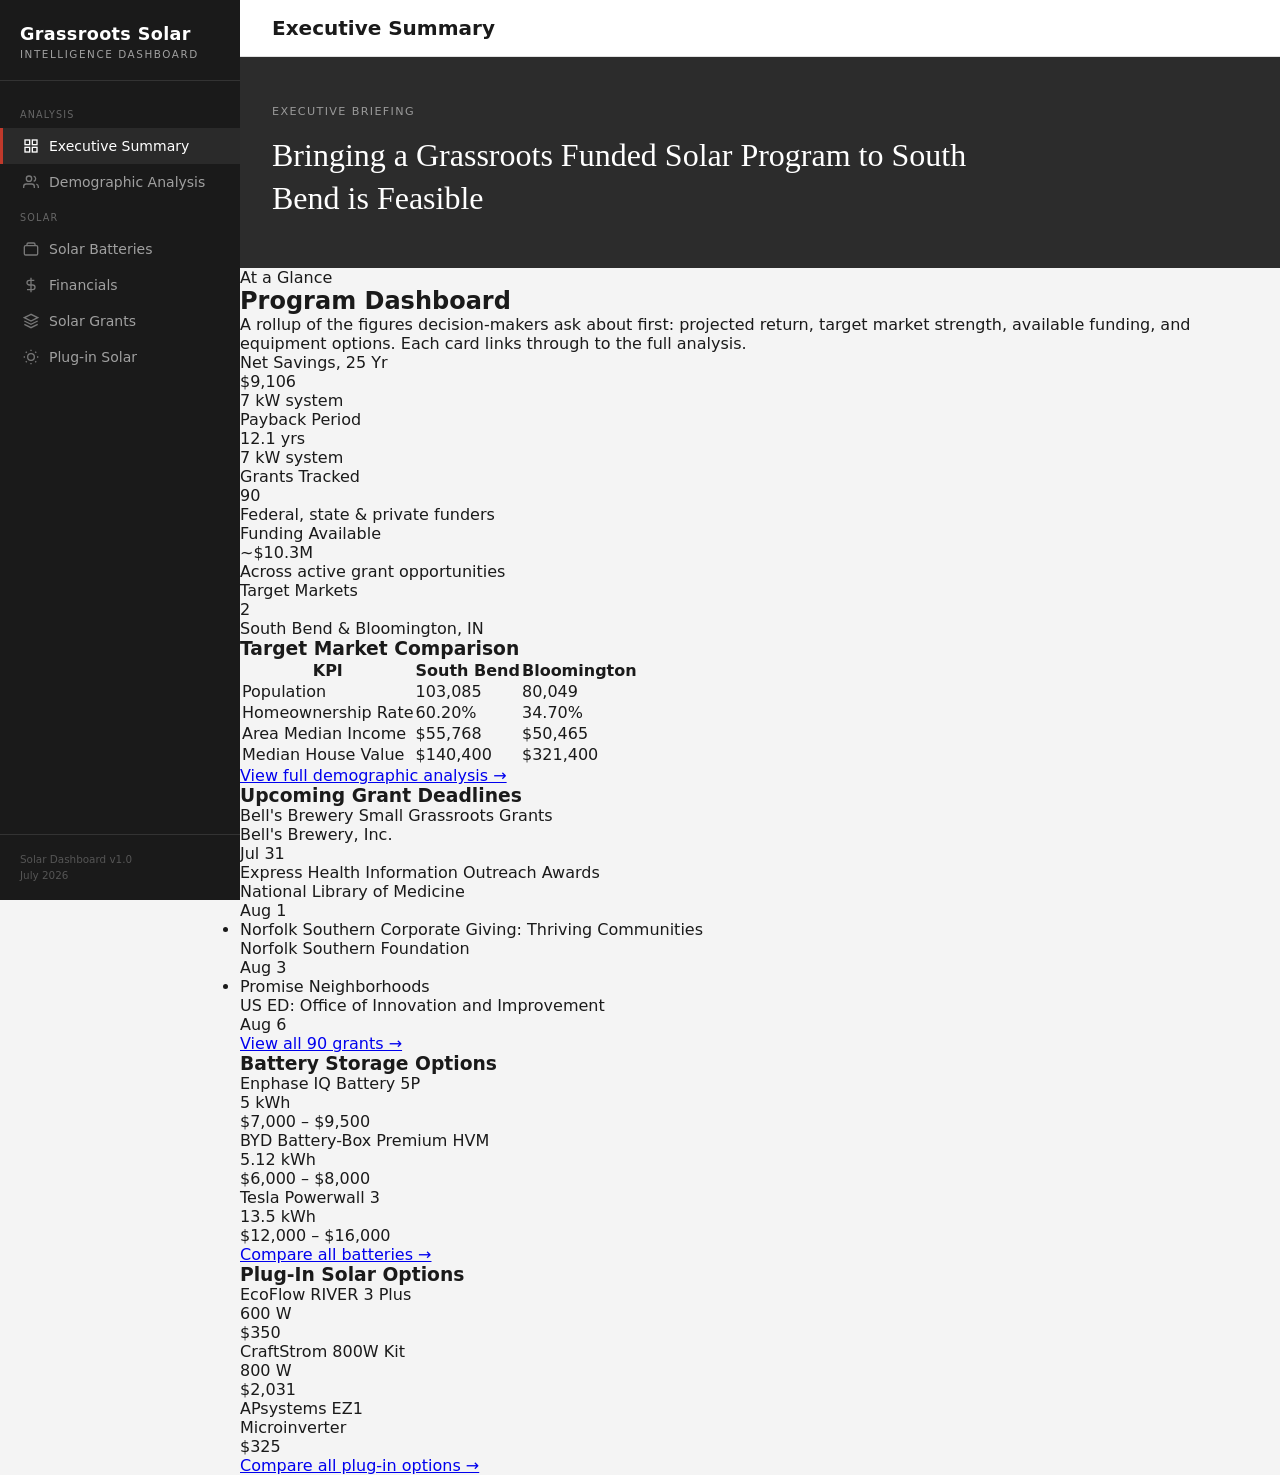
==== commit f0530228: "Add files via upload" ====
--- a/index.html
+++ b/index.html
@@ -66,14 +66,14 @@
 
         <div class="dashboard-metrics-grid">
           <div class="dashboard-metric">
-            <div class="dashboard-metric-label">Net Savings, 20 Yr</div>
-            <div class="dashboard-metric-value">$X</div>
-            <div class="dashboard-metric-note">Placeholder, 5 kW system</div>
+            <div class="dashboard-metric-label">Net Savings, 25 Yr</div>
+            <div class="dashboard-metric-value">$9,106</div>
+            <div class="dashboard-metric-note">7 kW system</div>
           </div>
           <div class="dashboard-metric">
             <div class="dashboard-metric-label">Payback Period</div>
-            <div class="dashboard-metric-value">X yrs</div>
-            <div class="dashboard-metric-note">Placeholder, 5 kW system</div>
+            <div class="dashboard-metric-value">12.1 yrs</div>
+            <div class="dashboard-metric-note">7 kW system</div>
           </div>
           <div class="dashboard-metric">
             <div class="dashboard-metric-label">Grants Tracked</div>
@@ -214,4 +214,4 @@
     </main>
   </div>
 </body>
-</html>
+</html>
--- a/css/styles.css
+++ b/css/styles.css
@@ -0,0 +1,872 @@
+*,
+*::before,
+*::after {
+  box-sizing: border-box;
+  margin: 0;
+  padding: 0;
+}
+
+:root {
+  --sidebar-bg: #1a1a1a;
+  --sidebar-text: #a0a0a0;
+  --sidebar-text-active: #ffffff;
+  --sidebar-active-bar: #c0392b;
+  --sidebar-hover: #2a2a2a;
+  --main-bg: #f4f4f4;
+  --header-bg: #ffffff;
+  --hero-bg: #2c2c2c;
+  --text-primary: #1a1a1a;
+  --text-muted: #666666;
+  --accent-red: #c0392b;
+  --border-light: #e0e0e0;
+  --font-sans: "Segoe UI", system-ui, -apple-system, sans-serif;
+  --font-serif: Georgia, "Times New Roman", serif;
+}
+
+html,
+body {
+  height: 100%;
+  font-family: var(--font-sans);
+  color: var(--text-primary);
+  background: var(--main-bg);
+}
+
+.layout {
+  display: flex;
+  min-height: 100vh;
+}
+
+/* Sidebar */
+.sidebar {
+  width: 240px;
+  min-width: 240px;
+  background: var(--sidebar-bg);
+  color: var(--sidebar-text);
+  display: flex;
+  flex-direction: column;
+  position: fixed;
+  top: 0;
+  left: 0;
+  bottom: 0;
+  z-index: 100;
+}
+
+.sidebar-brand {
+  padding: 24px 20px 20px;
+  border-bottom: 1px solid #333;
+}
+
+.sidebar-brand .logo {
+  font-size: 1.1rem;
+  font-weight: 700;
+  color: #fff;
+  letter-spacing: 0.02em;
+}
+
+.sidebar-brand .subtitle {
+  font-size: 0.65rem;
+  letter-spacing: 0.15em;
+  text-transform: uppercase;
+  color: var(--sidebar-text);
+  margin-top: 4px;
+}
+
+.sidebar-nav {
+  flex: 1;
+  padding: 16px 0;
+  overflow-y: auto;
+}
+
+.nav-group-label {
+  font-size: 0.6rem;
+  letter-spacing: 0.12em;
+  text-transform: uppercase;
+  color: #666;
+  padding: 12px 20px 8px;
+}
+
+.nav-link {
+  display: flex;
+  align-items: center;
+  gap: 10px;
+  padding: 10px 20px;
+  color: var(--sidebar-text);
+  text-decoration: none;
+  font-size: 0.875rem;
+  transition: background 0.15s, color 0.15s;
+  border-left: 3px solid transparent;
+}
+
+.nav-link:hover {
+  background: var(--sidebar-hover);
+  color: var(--sidebar-text-active);
+}
+
+.nav-link.active {
+  background: var(--sidebar-hover);
+  color: var(--sidebar-text-active);
+  border-left-color: var(--sidebar-active-bar);
+}
+
+.nav-link svg {
+  width: 16px;
+  height: 16px;
+  flex-shrink: 0;
+  opacity: 0.7;
+}
+
+.nav-link.active svg {
+  opacity: 1;
+}
+
+.sidebar-footer {
+  padding: 16px 20px;
+  font-size: 0.65rem;
+  color: #555;
+  border-top: 1px solid #333;
+  line-height: 1.6;
+}
+
+/* Main content */
+.main {
+  flex: 1;
+  margin-left: 240px;
+  display: flex;
+  flex-direction: column;
+  min-height: 100vh;
+}
+
+.page-header {
+  background: var(--header-bg);
+  border-bottom: 1px solid var(--border-light);
+  padding: 16px 32px;
+  display: flex;
+  align-items: center;
+  justify-content: space-between;
+}
+
+.page-header h1 {
+  font-size: 1.25rem;
+  font-weight: 600;
+}
+
+.page-header-actions {
+  display: flex;
+  gap: 10px;
+  align-items: center;
+}
+
+.btn {
+  padding: 8px 16px;
+  font-size: 0.75rem;
+  font-weight: 600;
+  letter-spacing: 0.05em;
+  text-transform: uppercase;
+  border: none;
+  cursor: pointer;
+  border-radius: 2px;
+}
+
+.btn-outline {
+  background: transparent;
+  border: 1px solid var(--border-light);
+  color: var(--text-muted);
+}
+
+.btn-primary {
+  background: var(--accent-red);
+  color: #fff;
+}
+
+.hero {
+  background: var(--hero-bg);
+  color: #fff;
+  padding: 48px 32px;
+}
+
+.hero-label {
+  font-size: 0.7rem;
+  letter-spacing: 0.12em;
+  text-transform: uppercase;
+  color: #999;
+  margin-bottom: 16px;
+}
+
+.hero-title {
+  font-family: var(--font-serif);
+  font-size: 2rem;
+  font-weight: 400;
+  line-height: 1.35;
+  max-width: 720px;
+}
+
+.content {
+  padding: 32px;
+  flex: 1;
+}
+
+.content-placeholder {
+  background: #fff;
+  border: 1px dashed var(--border-light);
+  border-radius: 4px;
+  padding: 64px 32px;
+  text-align: center;
+  color: var(--text-muted);
+}
+
+.content-placeholder h2 {
+  font-size: 1.1rem;
+  font-weight: 600;
+  color: var(--text-primary);
+  margin-bottom: 8px;
+}
+
+.content-placeholder p {
+  font-size: 0.9rem;
+}
+
+/* Scorecard matrix */
+.scorecard-section {
+  background: #fff;
+  padding: 32px;
+  flex: 1;
+}
+
+.scorecard-eyebrow {
+  font-size: 0.65rem;
+  letter-spacing: 0.12em;
+  text-transform: uppercase;
+  color: var(--text-muted);
+  margin-bottom: 8px;
+}
+
+.scorecard-title {
+  font-family: var(--font-serif);
+  font-size: 1.75rem;
+  font-weight: 400;
+  margin-bottom: 12px;
+}
+
+.scorecard-legend {
+  font-size: 0.8rem;
+  color: var(--text-muted);
+  margin-bottom: 24px;
+  line-height: 1.5;
+}
+
+.scorecard-legend .signal-green { color: #2e7d32; font-weight: 600; }
+.scorecard-legend .signal-amber { color: #e65100; font-weight: 600; }
+.scorecard-legend .signal-red   { color: #c62828; font-weight: 600; }
+
+.market-filters {
+  display: flex;
+  gap: 0;
+  margin-bottom: 0;
+  border-bottom: 1px solid var(--border-light);
+}
+
+.market-filter {
+  padding: 10px 20px;
+  font-size: 0.7rem;
+  font-weight: 600;
+  letter-spacing: 0.06em;
+  text-transform: uppercase;
+  background: transparent;
+  border: none;
+  border-bottom: 2px solid transparent;
+  color: var(--text-muted);
+  cursor: pointer;
+  transition: color 0.15s, border-color 0.15s, background 0.15s;
+}
+
+.market-filter:hover {
+  color: var(--text-primary);
+}
+
+.market-filter.active {
+  background: var(--text-primary);
+  color: #fff;
+  border-bottom-color: var(--text-primary);
+}
+
+.scorecard-table-wrap {
+  overflow-x: auto;
+}
+
+.scorecard-table {
+  width: 100%;
+  border-collapse: collapse;
+  font-size: 0.875rem;
+}
+
+.scorecard-table thead th {
+  text-align: left;
+  padding: 16px 20px;
+  font-size: 0.65rem;
+  font-weight: 700;
+  letter-spacing: 0.08em;
+  text-transform: uppercase;
+  color: var(--text-muted);
+  border-bottom: 1px solid var(--border-light);
+  background: #fafafa;
+}
+
+.scorecard-table thead th.market-col {
+  text-align: center;
+}
+
+.market-header {
+  display: flex;
+  flex-direction: column;
+  align-items: center;
+  gap: 6px;
+}
+
+.market-dot {
+  width: 10px;
+  height: 10px;
+  border-radius: 50%;
+  display: inline-block;
+}
+
+.market-dot.blue   { background: #1976d2; }
+.market-dot.green  { background: #388e3c; }
+
+.scorecard-table tbody tr {
+  border-bottom: 1px solid var(--border-light);
+}
+
+.scorecard-table tbody tr:hover {
+  background: #fafafa;
+}
+
+.scorecard-table td {
+  padding: 18px 20px;
+  vertical-align: middle;
+}
+
+.scorecard-table td.kpi-cell {
+  min-width: 220px;
+}
+
+.kpi-name {
+  font-weight: 600;
+  font-size: 0.9rem;
+  margin-bottom: 4px;
+}
+
+.kpi-category {
+  font-size: 0.6rem;
+  letter-spacing: 0.08em;
+  text-transform: uppercase;
+  color: var(--text-muted);
+}
+
+.scorecard-table td.value-cell {
+  text-align: center;
+  min-width: 180px;
+}
+
+.cell-value {
+  font-size: 1.1rem;
+  font-weight: 600;
+  margin-bottom: 8px;
+}
+
+.status-pill {
+  display: inline-block;
+  padding: 3px 10px;
+  font-size: 0.65rem;
+  font-weight: 700;
+  letter-spacing: 0.04em;
+  text-transform: uppercase;
+  border-radius: 2px;
+}
+
+.status-pill.green {
+  background: #e8f5e9;
+  color: #2e7d32;
+}
+
+.status-pill.amber {
+  background: #fff3e0;
+  color: #e65100;
+}
+
+.status-pill.red {
+  background: #ffebee;
+  color: #c62828;
+}
+
+.scorecard-table .col-hidden {
+  display: none;
+}
+
+/* Income map section */
+.map-section {
+  margin-top: 48px;
+  padding-top: 32px;
+  border-top: 1px solid var(--border-light);
+}
+
+.map-section-eyebrow {
+  font-size: 0.65rem;
+  letter-spacing: 0.12em;
+  text-transform: uppercase;
+  color: var(--text-muted);
+  margin-bottom: 8px;
+}
+
+.map-section-title {
+  font-family: var(--font-serif);
+  font-size: 1.5rem;
+  font-weight: 400;
+  margin-bottom: 20px;
+}
+
+.map-tabs {
+  display: flex;
+  gap: 0;
+  margin-bottom: 0;
+  border-bottom: 1px solid var(--border-light);
+}
+
+.map-tab {
+  padding: 10px 20px;
+  font-size: 0.7rem;
+  font-weight: 600;
+  letter-spacing: 0.06em;
+  text-transform: uppercase;
+  background: transparent;
+  border: none;
+  border-bottom: 2px solid transparent;
+  color: var(--text-muted);
+  cursor: pointer;
+  transition: color 0.15s, border-color 0.15s, background 0.15s;
+}
+
+.map-tab:hover {
+  color: var(--text-primary);
+}
+
+.map-tab.active {
+  background: var(--text-primary);
+  color: #fff;
+  border-bottom-color: var(--text-primary);
+}
+
+.map-frame-wrap {
+  position: relative;
+  width: 100%;
+  background: #f9f9f9;
+  border: 1px solid var(--border-light);
+  border-top: none;
+}
+
+.map-frame {
+  display: none;
+  width: 100%;
+  height: 600px;
+  border: none;
+}
+
+.map-frame.active {
+  display: block;
+}
+
+.map-attribution {
+  padding: 12px 16px;
+  font-size: 0.75rem;
+  color: var(--text-muted);
+  background: #fafafa;
+  border-top: 1px solid var(--border-light);
+}
+
+.map-attribution a {
+  color: var(--accent-red);
+  text-decoration: none;
+}
+
+.map-attribution a:hover {
+  text-decoration: underline;
+}
+
+/* Solar batteries */
+.battery-section {
+  background: #fff;
+  padding: 32px;
+  flex: 1;
+}
+
+.battery-eyebrow {
+  font-size: 0.65rem;
+  letter-spacing: 0.12em;
+  text-transform: uppercase;
+  color: var(--text-muted);
+  margin-bottom: 8px;
+}
+
+.battery-title {
+  font-family: var(--font-serif);
+  font-size: 1.75rem;
+  font-weight: 400;
+  margin-bottom: 8px;
+}
+
+.battery-description {
+  font-size: 0.85rem;
+  color: var(--text-muted);
+  margin-bottom: 28px;
+  max-width: 640px;
+  line-height: 1.5;
+}
+
+.battery-tabs {
+  display: flex;
+  gap: 0;
+  border-bottom: 1px solid var(--border-light);
+  margin-bottom: 0;
+  flex-wrap: wrap;
+}
+
+.battery-tab {
+  display: flex;
+  align-items: center;
+  gap: 8px;
+  padding: 12px 20px;
+  font-size: 0.75rem;
+  font-weight: 600;
+  background: transparent;
+  border: none;
+  border-bottom: 2px solid transparent;
+  color: var(--text-muted);
+  cursor: pointer;
+  transition: color 0.15s, border-color 0.15s;
+}
+
+.battery-tab:hover {
+  color: var(--text-primary);
+}
+
+.battery-tab.active {
+  color: var(--text-primary);
+  border-bottom-color: var(--text-primary);
+}
+
+.battery-tab-dot {
+  width: 8px;
+  height: 8px;
+  border-radius: 50%;
+  flex-shrink: 0;
+}
+
+.battery-tab-dot.blue   { background: #1976d2; }
+.battery-tab-dot.green  { background: #388e3c; }
+.battery-tab-dot.orange { background: #f57c00; }
+
+.battery-panel {
+  display: none;
+  border: 1px solid var(--border-light);
+  border-top: none;
+}
+
+.battery-panel.active {
+  display: block;
+}
+
+.battery-overview-grid {
+  display: grid;
+  grid-template-columns: repeat(3, 1fr);
+}
+
+.battery-overview-col {
+  padding: 32px 28px;
+  border-right: 1px solid var(--border-light);
+}
+
+.battery-overview-col:last-child {
+  border-right: none;
+}
+
+.battery-col-label {
+  font-size: 0.6rem;
+  letter-spacing: 0.1em;
+  text-transform: uppercase;
+  color: var(--text-muted);
+  margin-bottom: 20px;
+}
+
+.battery-metric {
+  margin-bottom: 28px;
+}
+
+.battery-metric:last-child {
+  margin-bottom: 0;
+}
+
+.battery-metric-label {
+  font-size: 0.65rem;
+  letter-spacing: 0.08em;
+  text-transform: uppercase;
+  color: var(--text-muted);
+  margin-bottom: 6px;
+}
+
+.battery-metric-value {
+  font-size: 1.25rem;
+  font-weight: 700;
+  color: #1565c0;
+  line-height: 1.3;
+}
+
+.battery-metric-value.name {
+  font-size: 1.05rem;
+  font-weight: 600;
+  color: var(--text-primary);
+}
+
+.battery-detail {
+  padding: 32px 28px;
+}
+
+.battery-detail-layout {
+  display: grid;
+  grid-template-columns: 280px 1fr;
+  gap: 32px;
+  align-items: start;
+}
+
+.battery-detail-image {
+  background: #f9f9f9;
+  border: 1px solid var(--border-light);
+  padding: 20px;
+  display: flex;
+  align-items: center;
+  justify-content: center;
+}
+
+.battery-detail-image img {
+  max-width: 100%;
+  max-height: 320px;
+  object-fit: contain;
+}
+
+.battery-detail-content {
+  min-width: 0;
+}
+
+.battery-detail-header {
+  display: flex;
+  align-items: flex-start;
+  justify-content: space-between;
+  gap: 24px;
+  margin-bottom: 32px;
+  padding-bottom: 24px;
+  border-bottom: 1px solid var(--border-light);
+  flex-wrap: wrap;
+}
+
+.battery-detail-name {
+  font-family: var(--font-serif);
+  font-size: 1.5rem;
+  font-weight: 400;
+  margin-bottom: 4px;
+}
+
+.battery-detail-specs {
+  display: flex;
+  gap: 32px;
+  flex-wrap: wrap;
+}
+
+.battery-detail-spec .label {
+  font-size: 0.6rem;
+  letter-spacing: 0.08em;
+  text-transform: uppercase;
+  color: var(--text-muted);
+  margin-bottom: 4px;
+}
+
+.battery-detail-spec .value {
+  font-size: 1.1rem;
+  font-weight: 700;
+  color: #1565c0;
+}
+
+.battery-features-label {
+  font-size: 0.6rem;
+  letter-spacing: 0.1em;
+  text-transform: uppercase;
+  color: var(--text-muted);
+  margin-bottom: 12px;
+}
+
+.battery-features-text {
+  font-size: 0.95rem;
+  line-height: 1.65;
+  color: var(--text-primary);
+  max-width: 720px;
+}
+
+@media (max-width: 900px) {
+  .battery-overview-grid {
+    grid-template-columns: 1fr;
+  }
+
+  .battery-overview-col {
+    border-right: none;
+    border-bottom: 1px solid var(--border-light);
+  }
+
+  .battery-overview-col:last-child {
+    border-bottom: none;
+  }
+
+  .battery-detail-layout {
+    grid-template-columns: 1fr;
+  }
+}
+
+/* Solar grants */
+.grants-section {
+  background: #fff;
+  padding: 32px;
+  flex: 1;
+}
+
+.grants-eyebrow {
+  font-size: 0.65rem;
+  letter-spacing: 0.12em;
+  text-transform: uppercase;
+  color: var(--text-muted);
+  margin-bottom: 8px;
+}
+
+.grants-title {
+  font-family: var(--font-serif);
+  font-size: 1.75rem;
+  font-weight: 400;
+  margin-bottom: 24px;
+}
+
+.grants-summary-grid {
+  display: grid;
+  grid-template-columns: repeat(2, 1fr);
+  border: 1px solid var(--border-light);
+  margin-bottom: 32px;
+}
+
+.grants-summary-card {
+  padding: 24px 28px;
+  border-right: 1px solid var(--border-light);
+}
+
+.grants-summary-card:last-child {
+  border-right: none;
+}
+
+.grants-summary-label {
+  font-size: 0.65rem;
+  letter-spacing: 0.1em;
+  text-transform: uppercase;
+  color: var(--text-muted);
+  margin-bottom: 10px;
+}
+
+.grants-summary-value {
+  font-family: var(--font-serif);
+  font-size: 2.25rem;
+  font-weight: 400;
+  color: var(--accent-red);
+  line-height: 1.2;
+}
+
+.grants-summary-note {
+  font-size: 0.75rem;
+  color: var(--text-muted);
+  margin-top: 8px;
+  line-height: 1.5;
+}
+
+.grants-table-wrap {
+  overflow-x: auto;
+  border: 1px solid var(--border-light);
+}
+
+.grants-table {
+  width: 100%;
+  border-collapse: collapse;
+  font-size: 0.875rem;
+}
+
+.grants-table thead th {
+  text-align: left;
+  padding: 16px 20px;
+  font-size: 0.65rem;
+  font-weight: 700;
+  letter-spacing: 0.08em;
+  text-transform: uppercase;
+  color: var(--text-muted);
+  border-bottom: 1px solid var(--border-light);
+  background: #fafafa;
+}
+
+.grants-table tbody tr {
+  border-bottom: 1px solid var(--border-light);
+}
+
+.grants-table tbody tr:last-child {
+  border-bottom: none;
+}
+
+.grants-table tbody tr:hover {
+  background: #fafafa;
+}
+
+.grants-table td {
+  padding: 16px 20px;
+  vertical-align: top;
+}
+
+.grants-table td.name-cell {
+  min-width: 280px;
+}
+
+.grants-table td.deadline-cell,
+.grants-table td.amount-cell {
+  white-space: nowrap;
+}
+
+.grant-name {
+  font-weight: 600;
+  font-size: 0.9rem;
+  color: var(--text-primary);
+  margin-bottom: 4px;
+}
+
+.grant-funder {
+  font-size: 0.7rem;
+  letter-spacing: 0.02em;
+  color: var(--text-muted);
+}
+
+.deadline-value {
+  font-weight: 600;
+}
+
+.deadline-value.due-soon {
+  color: var(--accent-red);
+}
+
+.due-soon-tag {
+  display: inline-block;
+  margin-left: 8px;
+  padding: 2px 8px;
+  font-size: 0.6rem;
+  font-weight: 700;
+  letter-spacing: 0.04em;
+  text-transform: uppercase;
+  color: #c62828;
+  background: #ffebee;
+  border-radius: 2px;
+}
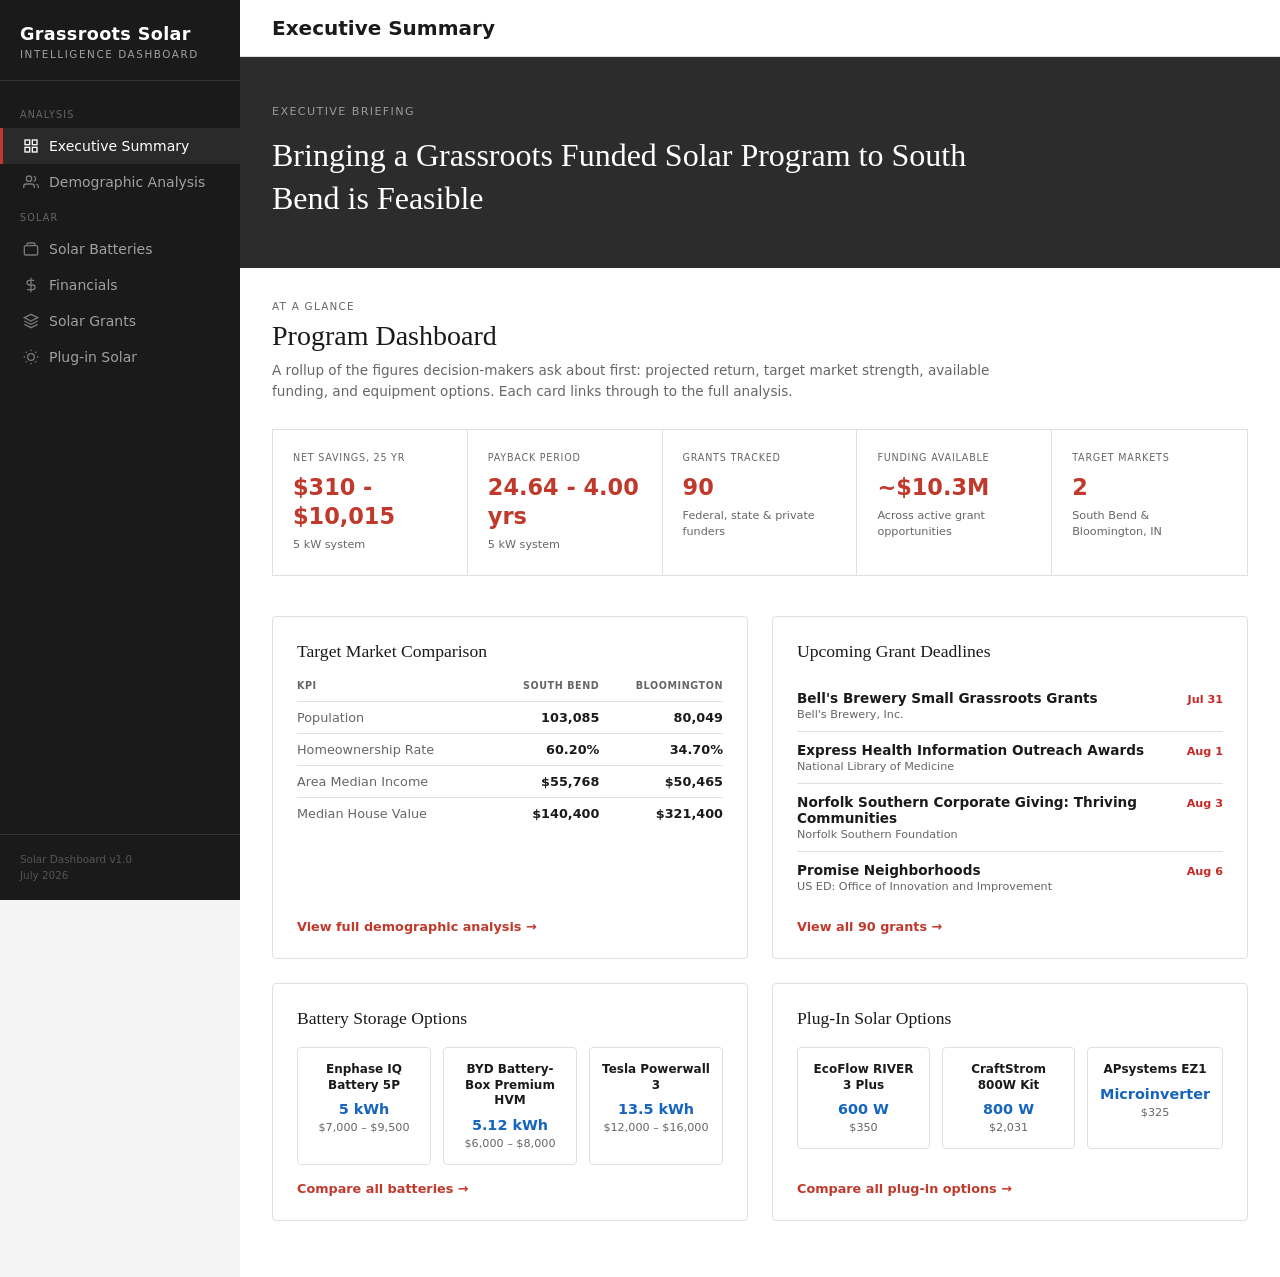
==== commit 7ebff853: "Update index.html" ====
--- a/index.html
+++ b/index.html
@@ -67,13 +67,13 @@
         <div class="dashboard-metrics-grid">
           <div class="dashboard-metric">
             <div class="dashboard-metric-label">Net Savings, 25 Yr</div>
-            <div class="dashboard-metric-value">$9,106</div>
-            <div class="dashboard-metric-note">7 kW system</div>
+            <div class="dashboard-metric-value">$310 - $10,015</div>
+            <div class="dashboard-metric-note">5 kW system</div>
           </div>
           <div class="dashboard-metric">
             <div class="dashboard-metric-label">Payback Period</div>
-            <div class="dashboard-metric-value">12.1 yrs</div>
-            <div class="dashboard-metric-note">7 kW system</div>
+            <div class="dashboard-metric-value">24.64 - 4.00 yrs</div>
+            <div class="dashboard-metric-note">5 kW system</div>
           </div>
           <div class="dashboard-metric">
             <div class="dashboard-metric-label">Grants Tracked</div>
@@ -214,4 +214,4 @@
     </main>
   </div>
 </body>
-</html>+</html>
--- a/css/styles.css
+++ b/css/styles.css
@@ -491,6 +491,236 @@
   text-decoration: underline;
 }
 
+/* Executive dashboard */
+.dashboard-section {
+  background: #fff;
+  padding: 32px;
+  flex: 1;
+}
+
+.dashboard-eyebrow {
+  font-size: 0.65rem;
+  letter-spacing: 0.12em;
+  text-transform: uppercase;
+  color: var(--text-muted);
+  margin-bottom: 8px;
+}
+
+.dashboard-title {
+  font-family: var(--font-serif);
+  font-size: 1.75rem;
+  font-weight: 400;
+  margin-bottom: 8px;
+}
+
+.dashboard-subtitle {
+  font-size: 0.85rem;
+  color: var(--text-muted);
+  margin-bottom: 28px;
+  max-width: 720px;
+  line-height: 1.5;
+}
+
+.dashboard-metrics-grid {
+  display: grid;
+  grid-template-columns: repeat(5, 1fr);
+  border: 1px solid var(--border-light);
+  margin-bottom: 40px;
+}
+
+.dashboard-metric {
+  padding: 22px 20px;
+  border-right: 1px solid var(--border-light);
+}
+
+.dashboard-metric:last-child {
+  border-right: none;
+}
+
+.dashboard-metric-label {
+  font-size: 0.6rem;
+  letter-spacing: 0.08em;
+  text-transform: uppercase;
+  color: var(--text-muted);
+  margin-bottom: 10px;
+}
+
+.dashboard-metric-value {
+  font-size: 1.4rem;
+  font-weight: 700;
+  color: var(--accent-red);
+  line-height: 1.3;
+  margin-bottom: 6px;
+}
+
+.dashboard-metric-note {
+  font-size: 0.7rem;
+  color: var(--text-muted);
+  line-height: 1.4;
+}
+
+.dashboard-columns {
+  display: grid;
+  grid-template-columns: 1fr 1fr;
+  gap: 24px;
+  margin-bottom: 24px;
+}
+
+.dashboard-panel {
+  background: #fff;
+  border: 1px solid var(--border-light);
+  border-radius: 4px;
+  padding: 24px;
+  display: flex;
+  flex-direction: column;
+}
+
+.dashboard-panel-title {
+  font-family: var(--font-serif);
+  font-size: 1.1rem;
+  font-weight: 400;
+  margin-bottom: 18px;
+}
+
+.dashboard-mini-table {
+  width: 100%;
+  border-collapse: collapse;
+  font-size: 0.8rem;
+  margin-bottom: 16px;
+}
+
+.dashboard-mini-table th {
+  text-align: left;
+  font-size: 0.6rem;
+  letter-spacing: 0.06em;
+  text-transform: uppercase;
+  color: var(--text-muted);
+  font-weight: 700;
+  padding: 0 0 10px;
+}
+
+.dashboard-mini-table th.dm-market {
+  text-align: right;
+}
+
+.dashboard-mini-table td {
+  padding: 8px 0;
+  border-top: 1px solid var(--border-light);
+}
+
+.dashboard-mini-table td.dm-label {
+  color: var(--text-muted);
+}
+
+.dashboard-mini-table td.dm-value {
+  text-align: right;
+  font-weight: 600;
+}
+
+.dashboard-grant-list {
+  list-style: none;
+  margin-bottom: 16px;
+}
+
+.dashboard-grant-item {
+  display: flex;
+  align-items: baseline;
+  justify-content: space-between;
+  gap: 12px;
+  padding: 10px 0;
+  border-top: 1px solid var(--border-light);
+}
+
+.dashboard-grant-item:first-child {
+  border-top: none;
+}
+
+.dashboard-grant-name {
+  font-size: 0.85rem;
+  font-weight: 600;
+}
+
+.dashboard-grant-funder {
+  font-size: 0.7rem;
+  color: var(--text-muted);
+  margin-top: 2px;
+}
+
+.dashboard-grant-deadline {
+  font-size: 0.7rem;
+  font-weight: 700;
+  color: #c62828;
+  white-space: nowrap;
+  text-align: right;
+}
+
+.dashboard-product-grid {
+  display: grid;
+  grid-template-columns: repeat(3, 1fr);
+  gap: 12px;
+  margin-bottom: 16px;
+}
+
+.dashboard-product-card {
+  border: 1px solid var(--border-light);
+  border-radius: 4px;
+  padding: 14px 12px;
+  text-align: center;
+}
+
+.dashboard-product-name {
+  font-size: 0.75rem;
+  font-weight: 600;
+  margin-bottom: 8px;
+  line-height: 1.3;
+}
+
+.dashboard-product-spec {
+  font-size: 0.9rem;
+  font-weight: 700;
+  color: #1565c0;
+}
+
+.dashboard-product-price {
+  font-size: 0.7rem;
+  color: var(--text-muted);
+  margin-top: 4px;
+}
+
+.dashboard-link {
+  color: var(--accent-red);
+  text-decoration: none;
+  font-size: 0.8rem;
+  font-weight: 600;
+  margin-top: auto;
+  align-self: flex-start;
+}
+
+.dashboard-link:hover {
+  text-decoration: underline;
+}
+
+@media (max-width: 1100px) {
+  .dashboard-metrics-grid {
+    grid-template-columns: repeat(2, 1fr);
+  }
+
+  .dashboard-metric {
+    border-right: none;
+    border-bottom: 1px solid var(--border-light);
+  }
+}
+
+@media (max-width: 900px) {
+  .dashboard-columns {
+    grid-template-columns: 1fr;
+  }
+
+  .dashboard-product-grid {
+    grid-template-columns: 1fr;
+  }
+}
+
 /* Solar batteries */
 .battery-section {
   background: #fff;
@@ -726,147 +956,3 @@
     grid-template-columns: 1fr;
   }
 }
-
-/* Solar grants */
-.grants-section {
-  background: #fff;
-  padding: 32px;
-  flex: 1;
-}
-
-.grants-eyebrow {
-  font-size: 0.65rem;
-  letter-spacing: 0.12em;
-  text-transform: uppercase;
-  color: var(--text-muted);
-  margin-bottom: 8px;
-}
-
-.grants-title {
-  font-family: var(--font-serif);
-  font-size: 1.75rem;
-  font-weight: 400;
-  margin-bottom: 24px;
-}
-
-.grants-summary-grid {
-  display: grid;
-  grid-template-columns: repeat(2, 1fr);
-  border: 1px solid var(--border-light);
-  margin-bottom: 32px;
-}
-
-.grants-summary-card {
-  padding: 24px 28px;
-  border-right: 1px solid var(--border-light);
-}
-
-.grants-summary-card:last-child {
-  border-right: none;
-}
-
-.grants-summary-label {
-  font-size: 0.65rem;
-  letter-spacing: 0.1em;
-  text-transform: uppercase;
-  color: var(--text-muted);
-  margin-bottom: 10px;
-}
-
-.grants-summary-value {
-  font-family: var(--font-serif);
-  font-size: 2.25rem;
-  font-weight: 400;
-  color: var(--accent-red);
-  line-height: 1.2;
-}
-
-.grants-summary-note {
-  font-size: 0.75rem;
-  color: var(--text-muted);
-  margin-top: 8px;
-  line-height: 1.5;
-}
-
-.grants-table-wrap {
-  overflow-x: auto;
-  border: 1px solid var(--border-light);
-}
-
-.grants-table {
-  width: 100%;
-  border-collapse: collapse;
-  font-size: 0.875rem;
-}
-
-.grants-table thead th {
-  text-align: left;
-  padding: 16px 20px;
-  font-size: 0.65rem;
-  font-weight: 700;
-  letter-spacing: 0.08em;
-  text-transform: uppercase;
-  color: var(--text-muted);
-  border-bottom: 1px solid var(--border-light);
-  background: #fafafa;
-}
-
-.grants-table tbody tr {
-  border-bottom: 1px solid var(--border-light);
-}
-
-.grants-table tbody tr:last-child {
-  border-bottom: none;
-}
-
-.grants-table tbody tr:hover {
-  background: #fafafa;
-}
-
-.grants-table td {
-  padding: 16px 20px;
-  vertical-align: top;
-}
-
-.grants-table td.name-cell {
-  min-width: 280px;
-}
-
-.grants-table td.deadline-cell,
-.grants-table td.amount-cell {
-  white-space: nowrap;
-}
-
-.grant-name {
-  font-weight: 600;
-  font-size: 0.9rem;
-  color: var(--text-primary);
-  margin-bottom: 4px;
-}
-
-.grant-funder {
-  font-size: 0.7rem;
-  letter-spacing: 0.02em;
-  color: var(--text-muted);
-}
-
-.deadline-value {
-  font-weight: 600;
-}
-
-.deadline-value.due-soon {
-  color: var(--accent-red);
-}
-
-.due-soon-tag {
-  display: inline-block;
-  margin-left: 8px;
-  padding: 2px 8px;
-  font-size: 0.6rem;
-  font-weight: 700;
-  letter-spacing: 0.04em;
-  text-transform: uppercase;
-  color: #c62828;
-  background: #ffebee;
-  border-radius: 2px;
-}
